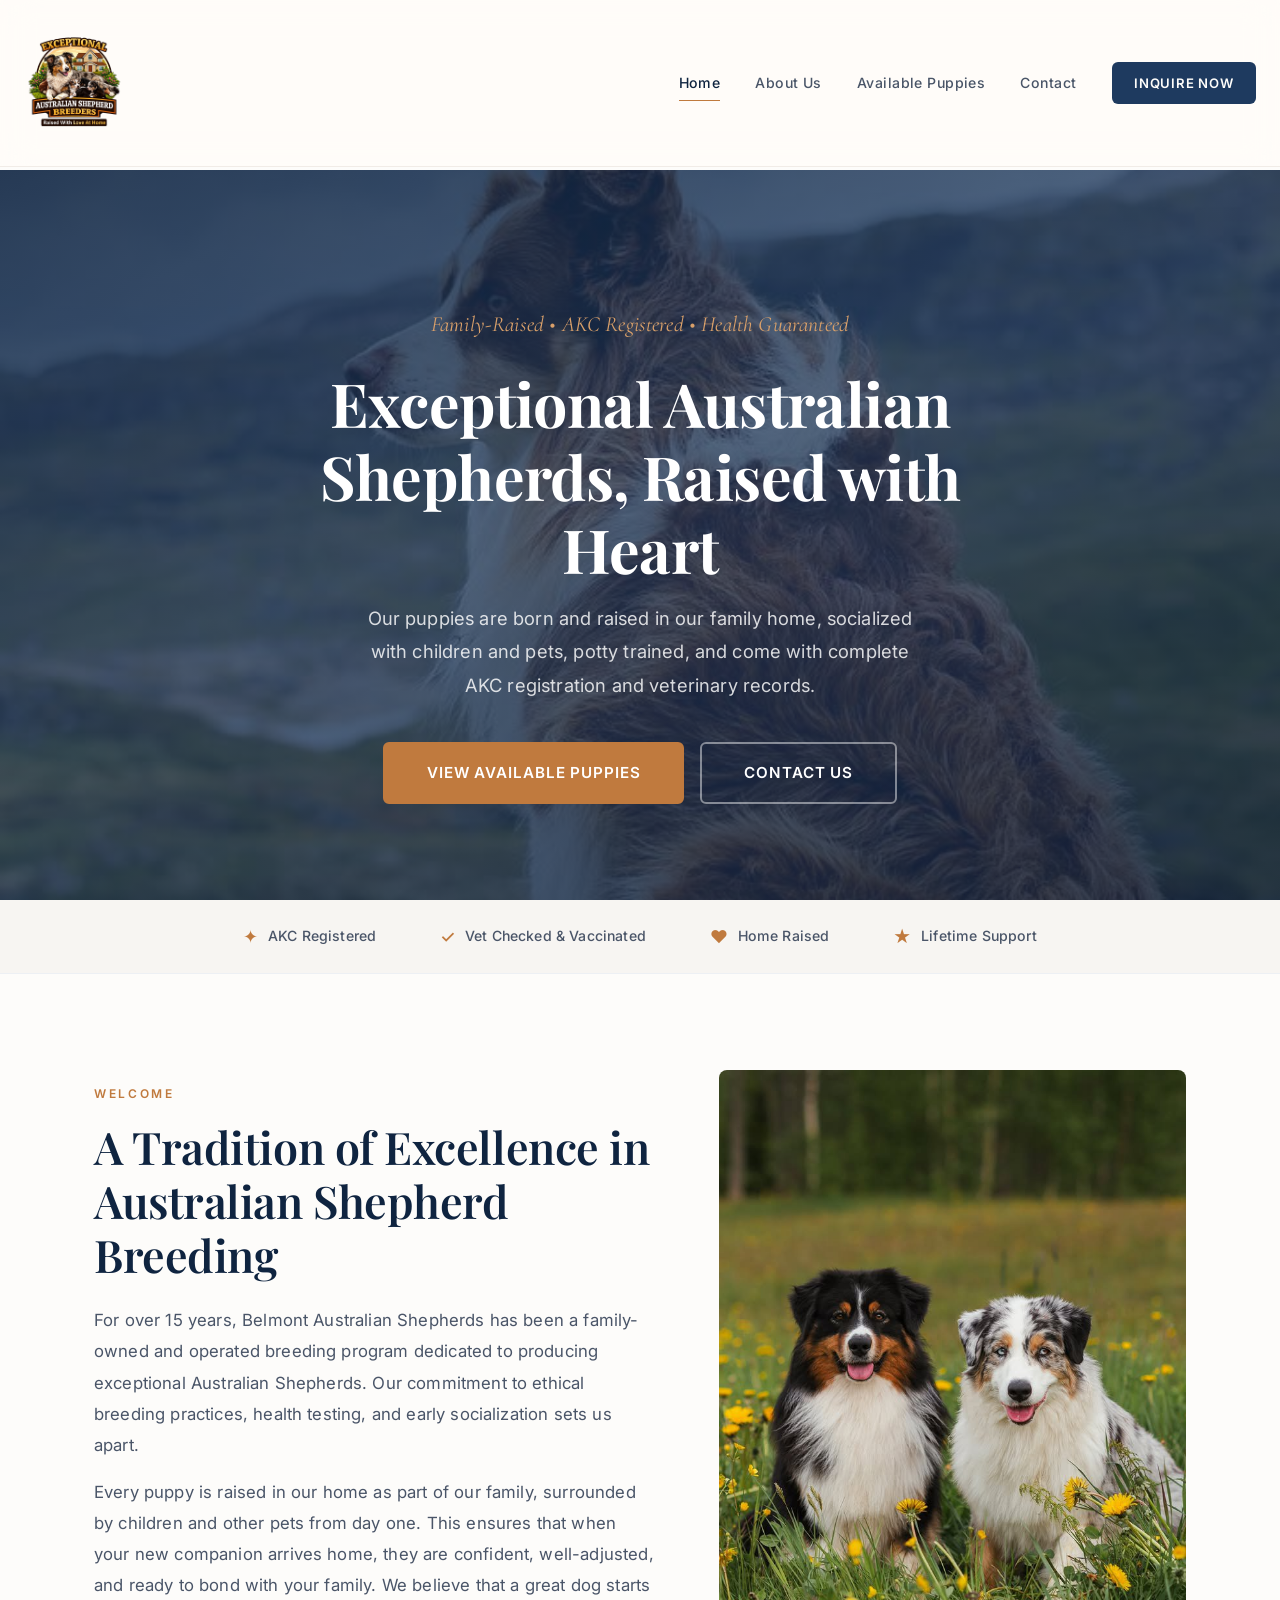
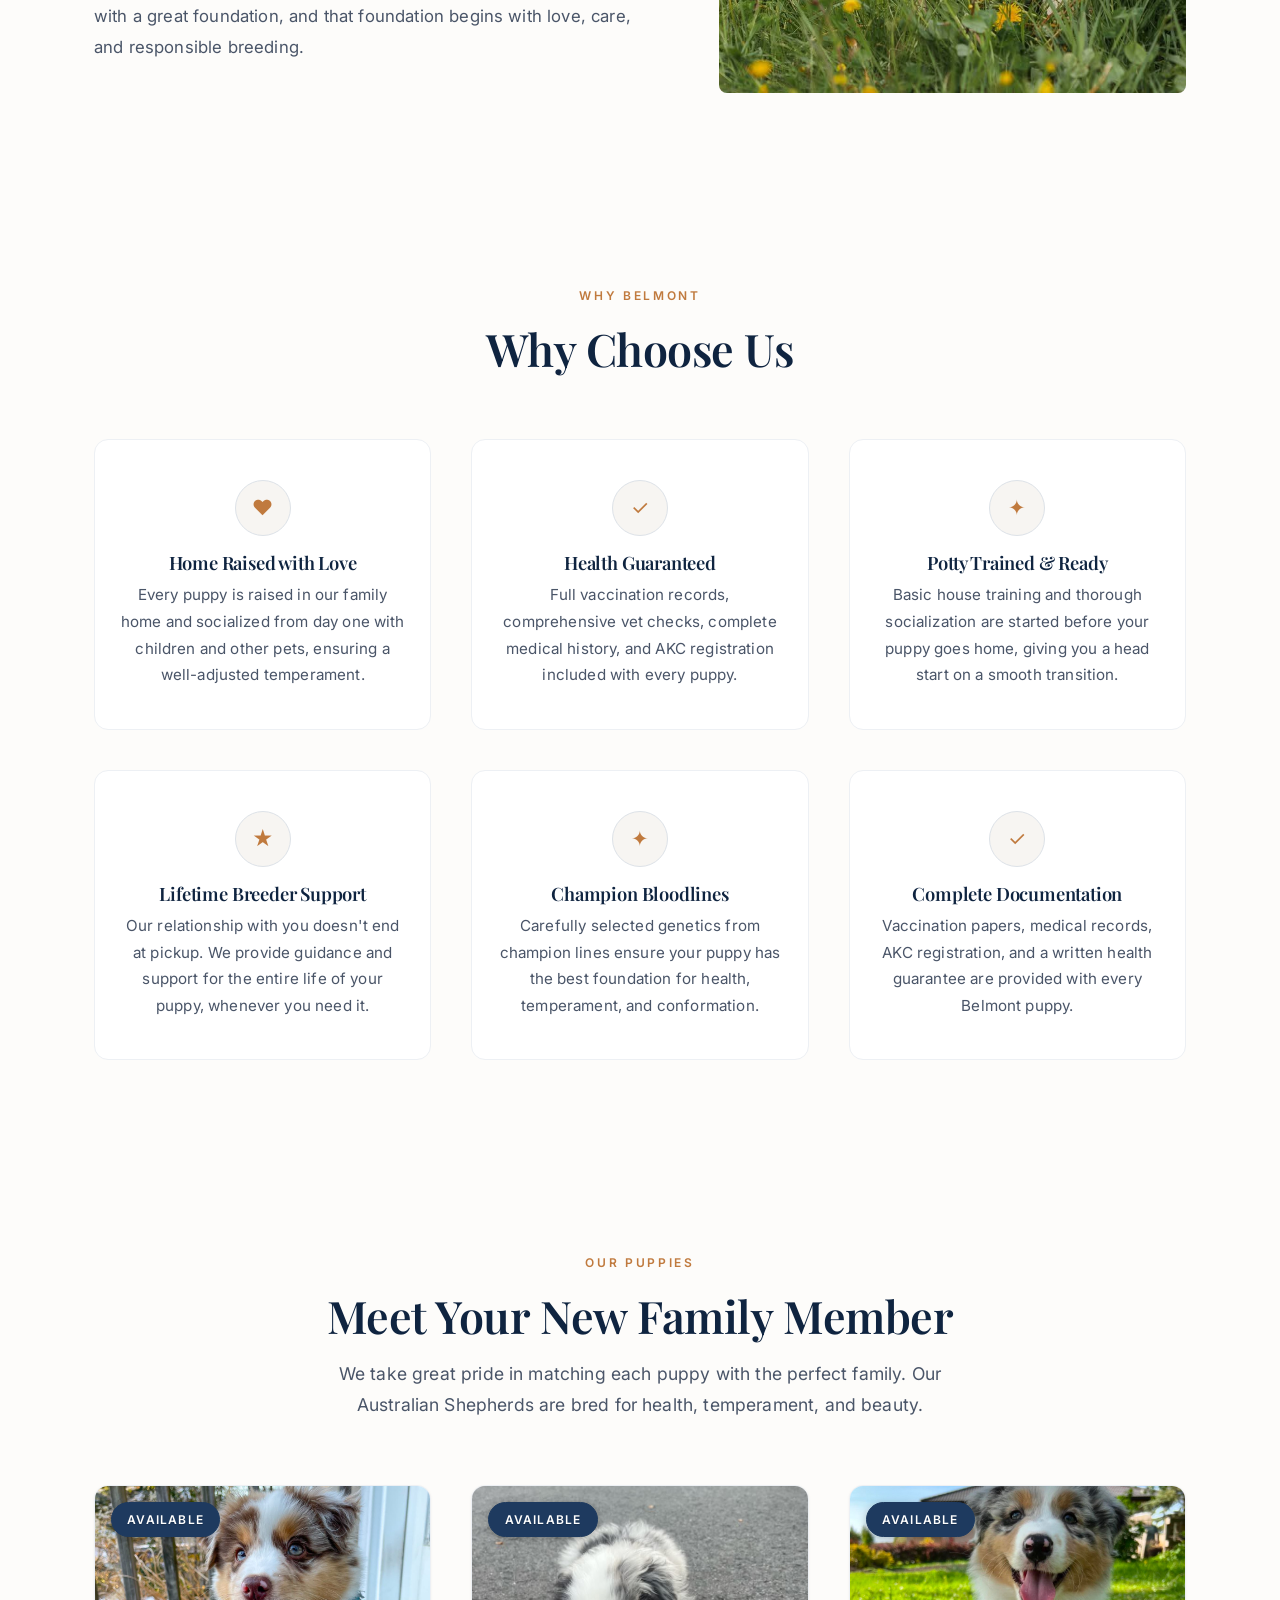
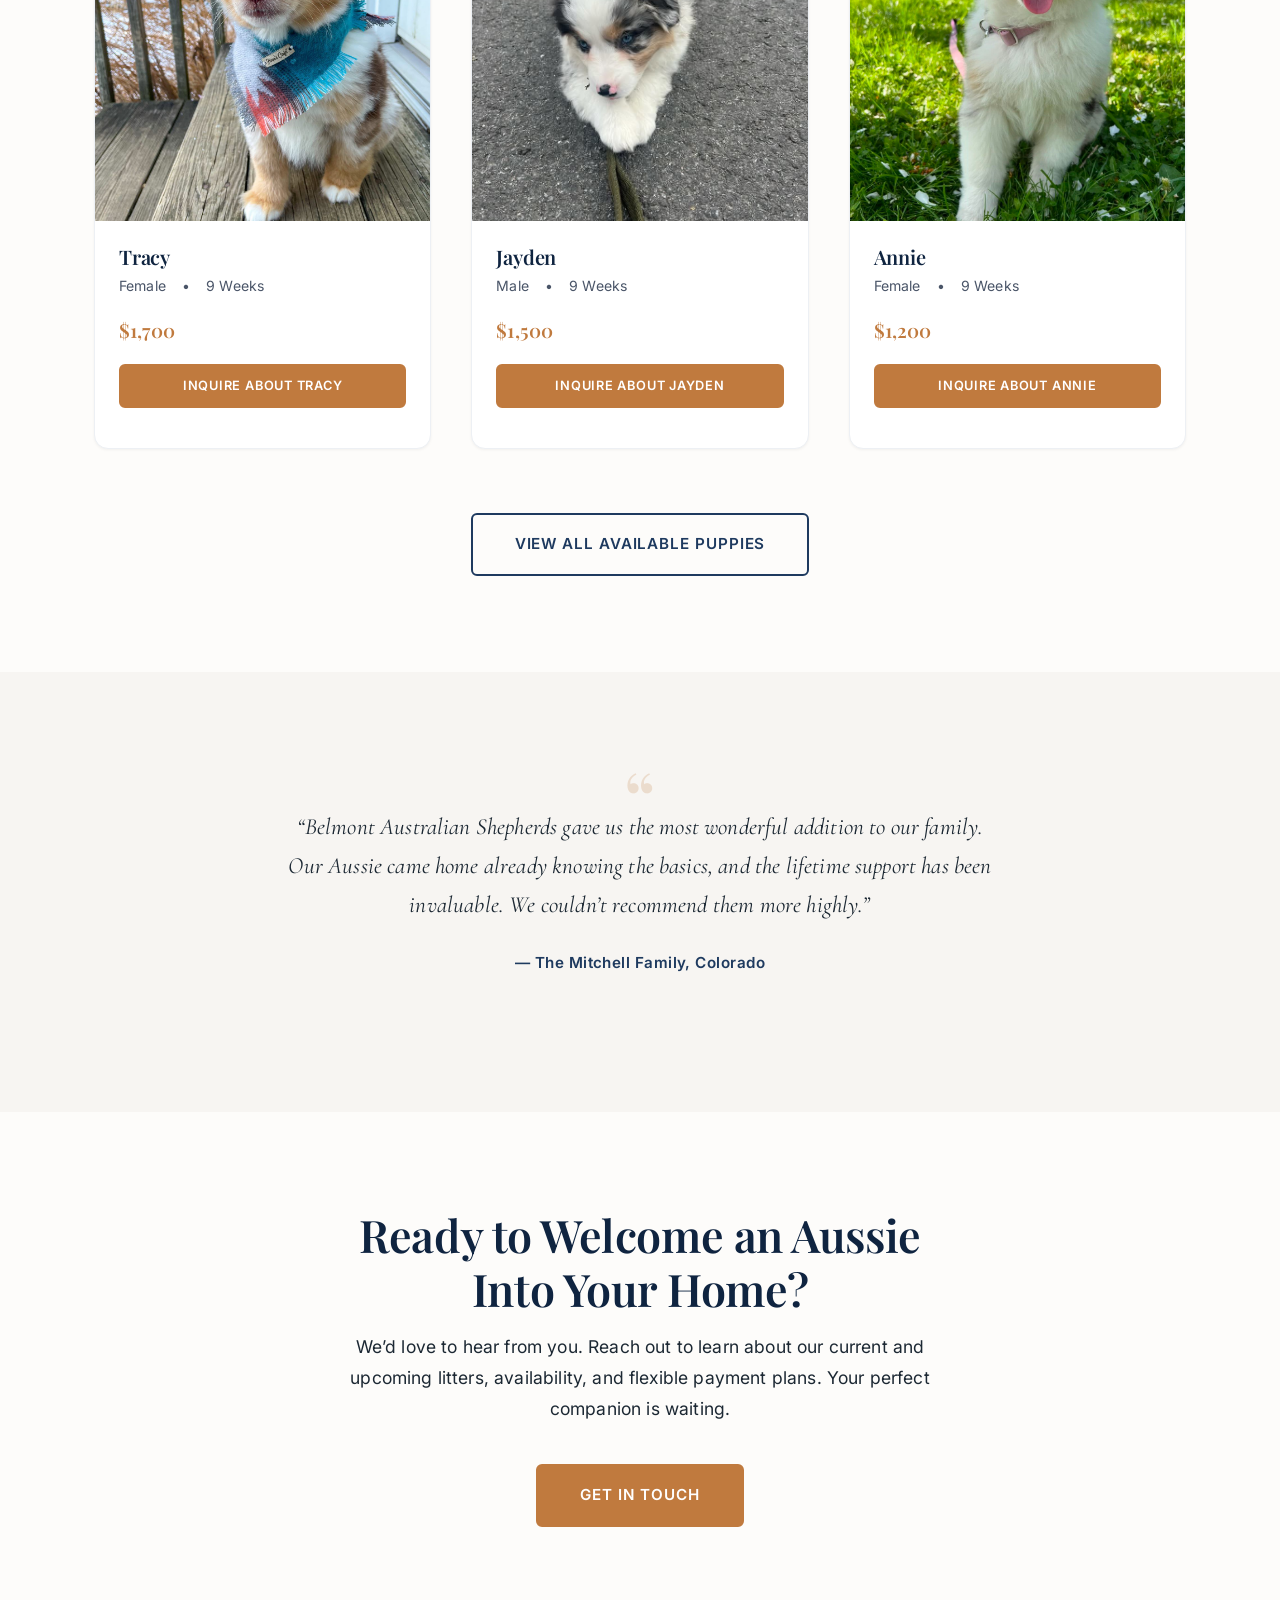
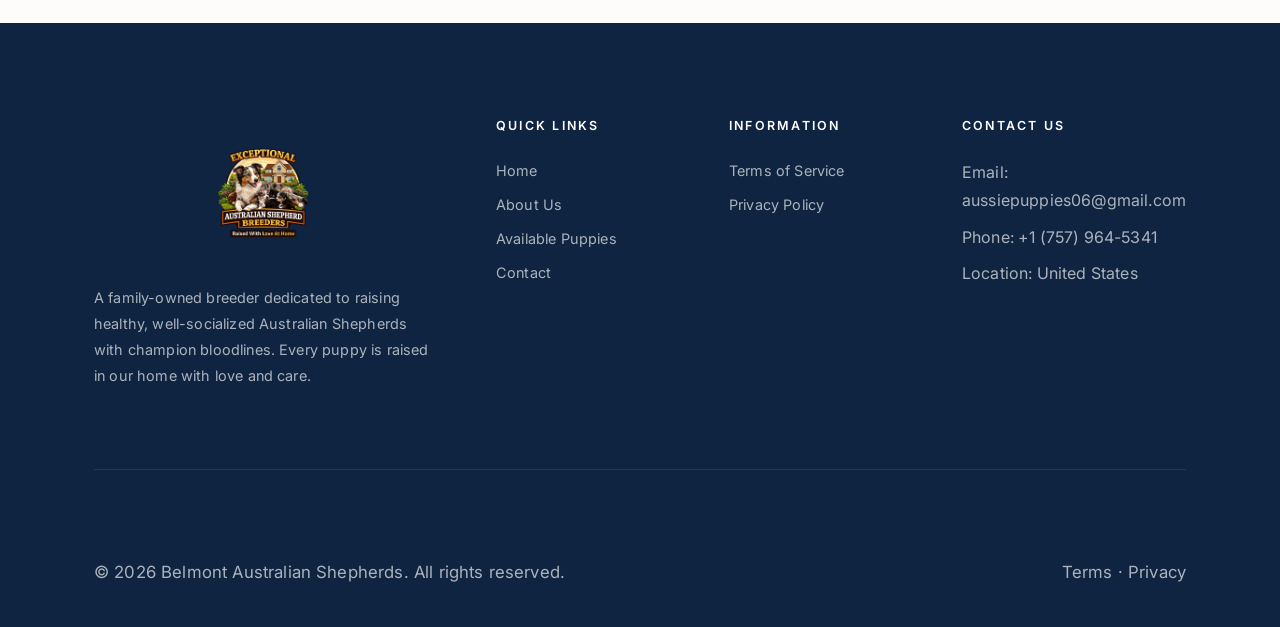
==== index.html @ 6c17afb7 "Initial commit: Belmont Australian Shepherds website Adapted from Heritage Hill Aussies template wit" ====
<!DOCTYPE html>
<html lang="en">
<head>
  <meta charset="UTF-8">
  <meta name="viewport" content="width=device-width, initial-scale=1.0">
  <meta name="description" content="Belmont Australian Shepherds — Premier Australian Shepherd breeder. Family-raised, AKC-registered puppies with champion bloodlines, health guarantees, and lifetime support.">
  <title>Belmont Australian Shepherds | Premier Aussie Breeder</title>
  <link rel="preconnect" href="https://fonts.googleapis.com">
  <link rel="preconnect" href="https://fonts.gstatic.com" crossorigin>
  <link href="https://fonts.googleapis.com/css2?family=Cormorant+Garamond:ital,wght@0,400;0,500;1,400;1,500&family=Inter:wght@400;500;600&family=Playfair+Display:wght@400;600;700&display=swap" rel="stylesheet">
  <link rel="stylesheet" href="css/styles.css">
</head>
<body>

  <!-- Navigation -->
  <nav class="nav">
    <div class="nav__inner">
      <a href="index.html" class="nav__logo">
        <img src="images/Parents and past litters/Logo image.svg" alt="Belmont Australian Shepherds" class="nav__logo-img">
      </a>
      <button class="nav__toggle" aria-label="Menu"><span></span><span></span><span></span></button>
      <div class="nav__links">
        <a href="index.html" class="nav__link nav__link--active">Home</a>
        <a href="about.html" class="nav__link">About Us</a>
        <a href="puppies.html" class="nav__link">Available Puppies</a>
        <a href="contact.html" class="nav__link">Contact</a>
        <a href="contact.html" class="nav__cta">Inquire Now</a>
      </div>
    </div>
  </nav>

  <main>

    <!-- Hero Section -->
    <section class="hero">
      <div class="hero__bg" style="background-image:url('images/Parents and past litters/Hero Image.jpg')"></div>
      <div class="hero__overlay"></div>
      <div class="hero__content">
        <span class="hero__accent fade-in">Family-Raised &bull; AKC Registered &bull; Health Guaranteed</span>
        <h1 class="fade-in">Exceptional Australian Shepherds, Raised with Heart</h1>
        <p class="hero__subtitle fade-in">Our puppies are born and raised in our family home, socialized with children and pets, potty trained, and come with complete AKC registration and veterinary records.</p>
        <div class="hero__actions fade-in">
          <a href="puppies.html" class="btn btn--primary btn--lg">View Available Puppies</a>
          <a href="contact.html" class="btn btn--outline-white btn--lg">Contact Us</a>
        </div>
      </div>
    </section>

    <!-- Trust Bar -->
    <section class="trust-bar">
      <div class="container">
        <div class="trust-bar__grid">
          <div class="trust-bar__item">
            <span class="trust-bar__icon">✦</span>
            <span class="trust-bar__text">AKC Registered</span>
          </div>
          <div class="trust-bar__item">
            <span class="trust-bar__icon">✓</span>
            <span class="trust-bar__text">Vet Checked &amp; Vaccinated</span>
          </div>
          <div class="trust-bar__item">
            <span class="trust-bar__icon">♥</span>
            <span class="trust-bar__text">Home Raised</span>
          </div>
          <div class="trust-bar__item">
            <span class="trust-bar__icon">★</span>
            <span class="trust-bar__text">Lifetime Support</span>
          </div>
        </div>
      </div>
    </section>

    <!-- Introduction Section -->
    <section class="section intro">
      <div class="container">
        <div class="intro__grid fade-in">
          <div class="intro__text">
            <span class="section-label">Welcome</span>
            <h2>A Tradition of Excellence in Australian Shepherd Breeding</h2>
            <p>For over 15 years, Belmont Australian Shepherds has been a family-owned and operated breeding program dedicated to producing exceptional Australian Shepherds. Our commitment to ethical breeding practices, health testing, and early socialization sets us apart.</p>
            <p>Every puppy is raised in our home as part of our family, surrounded by children and other pets from day one. This ensures that when your new companion arrives home, they are confident, well-adjusted, and ready to bond with your family. We believe that a great dog starts with a great foundation, and that foundation begins with love, care, and responsible breeding.</p>
          </div>
          <div class="intro__image">
            <img src="images/Parents and past litters/first section image.jpg" alt="Belmont Australian Shepherds - Our Australian Shepherds" style="width:100%; height:auto; border-radius:8px; object-fit:cover;">
          </div>
        </div>
      </div>
    </section>

    <!-- Why Choose Us -->
    <section class="section features">
      <div class="container">
        <div class="section-header fade-in">
          <span class="section-label">Why Belmont</span>
          <h2>Why Choose Us</h2>
        </div>
        <div class="features__grid">
          <div class="features__card fade-in">
            <span class="features__icon">♥</span>
            <h3>Home Raised with Love</h3>
            <p>Every puppy is raised in our family home and socialized from day one with children and other pets, ensuring a well-adjusted temperament.</p>
          </div>
          <div class="features__card fade-in">
            <span class="features__icon">✓</span>
            <h3>Health Guaranteed</h3>
            <p>Full vaccination records, comprehensive vet checks, complete medical history, and AKC registration included with every puppy.</p>
          </div>
          <div class="features__card fade-in">
            <span class="features__icon">✦</span>
            <h3>Potty Trained &amp; Ready</h3>
            <p>Basic house training and thorough socialization are started before your puppy goes home, giving you a head start on a smooth transition.</p>
          </div>
          <div class="features__card fade-in">
            <span class="features__icon">★</span>
            <h3>Lifetime Breeder Support</h3>
            <p>Our relationship with you doesn't end at pickup. We provide guidance and support for the entire life of your puppy, whenever you need it.</p>
          </div>
          <div class="features__card fade-in">
            <span class="features__icon">✦</span>
            <h3>Champion Bloodlines</h3>
            <p>Carefully selected genetics from champion lines ensure your puppy has the best foundation for health, temperament, and conformation.</p>
          </div>
          <div class="features__card fade-in">
            <span class="features__icon">✓</span>
            <h3>Complete Documentation</h3>
            <p>Vaccination papers, medical records, AKC registration, and a written health guarantee are provided with every Belmont puppy.</p>
          </div>
        </div>
      </div>
    </section>

    <!-- Available Puppies Preview -->
    <section class="section puppies-preview">
      <div class="container">
        <div class="section-header fade-in">
          <span class="section-label">Our Puppies</span>
          <h2>Meet Your New Family Member</h2>
          <p>We take great pride in matching each puppy with the perfect family. Our Australian Shepherds are bred for health, temperament, and beauty.</p>
        </div>
        <div class="grid grid--3 fade-in" style="margin-bottom:var(--space-xl)">
          <div class="puppy-card">
            <div class="puppy-card__image-wrapper">
              <img src="images/Tracy Female 9 weeks 1700/IMG_20260207_233753_958.jpg" alt="Tracy - Australian Shepherd Puppy" class="puppy-card__image">
              <span class="puppy-card__badge badge badge--available">Available</span>
            </div>
            <div class="puppy-card__body">
              <h3 class="puppy-card__name">Tracy</h3>
              <div class="puppy-card__details"><span>Female</span><span>&bull;</span><span>9 Weeks</span></div>
              <div class="puppy-card__price">$1,700</div>
              <a href="contact.html?puppy=Tracy" class="btn btn--primary btn--sm puppy-card__cta">Inquire About Tracy</a>
            </div>
          </div>
          <div class="puppy-card">
            <div class="puppy-card__image-wrapper">
              <img src="images/Jayden male 9 weeks 1500/IMG_20260207_232841_481.jpg" alt="Jayden - Australian Shepherd Puppy" class="puppy-card__image">
              <span class="puppy-card__badge badge badge--available">Available</span>
            </div>
            <div class="puppy-card__body">
              <h3 class="puppy-card__name">Jayden</h3>
              <div class="puppy-card__details"><span>Male</span><span>&bull;</span><span>9 Weeks</span></div>
              <div class="puppy-card__price">$1,500</div>
              <a href="contact.html?puppy=Jayden" class="btn btn--primary btn--sm puppy-card__cta">Inquire About Jayden</a>
            </div>
          </div>
          <div class="puppy-card">
            <div class="puppy-card__image-wrapper">
              <img src="images/Annie Female 9 weeks 1200/Annie profile.jpg" alt="Annie - Australian Shepherd Puppy" class="puppy-card__image">
              <span class="puppy-card__badge badge badge--available">Available</span>
            </div>
            <div class="puppy-card__body">
              <h3 class="puppy-card__name">Annie</h3>
              <div class="puppy-card__details"><span>Female</span><span>&bull;</span><span>9 Weeks</span></div>
              <div class="puppy-card__price">$1,200</div>
              <a href="contact.html?puppy=Annie" class="btn btn--primary btn--sm puppy-card__cta">Inquire About Annie</a>
            </div>
          </div>
        </div>
        <div class="text-center fade-in">
          <a href="puppies.html" class="btn btn--secondary btn--lg">View All Available Puppies</a>
        </div>
      </div>
    </section>

    <!-- Testimonial Section -->
    <section class="section testimonial">
      <div class="container">
        <div class="testimonial__content fade-in">
          <blockquote class="testimonial__quote">
            <p>&ldquo;Belmont Australian Shepherds gave us the most wonderful addition to our family. Our Aussie came home already knowing the basics, and the lifetime support has been invaluable. We couldn&rsquo;t recommend them more highly.&rdquo;</p>
            <cite>&mdash; The Mitchell Family, Colorado</cite>
          </blockquote>
        </div>
      </div>
    </section>

    <!-- CTA Section -->
    <section class="section cta-section">
      <div class="container">
        <div class="cta-section__content fade-in">
          <h2>Ready to Welcome an Aussie Into Your Home?</h2>
          <p>We&rsquo;d love to hear from you. Reach out to learn about our current and upcoming litters, availability, and flexible payment plans. Your perfect companion is waiting.</p>
          <a href="contact.html" class="btn btn--primary btn--lg">Get in Touch</a>
        </div>
      </div>
    </section>

  </main>

  <!-- Footer -->
  <footer class="footer">
    <div class="container">
      <div class="footer__grid">
        <div class="footer__brand">
          <a href="index.html" class="nav__logo">
            <img src="images/Parents and past litters/Logo image.svg" alt="Belmont Australian Shepherds" class="nav__logo-img">
          </a>
          <p>A family-owned breeder dedicated to raising healthy, well-socialized Australian Shepherds with champion bloodlines. Every puppy is raised in our home with love and care.</p>
        </div>
        <div>
          <h4>Quick Links</h4>
          <ul class="footer__links">
            <li><a href="index.html">Home</a></li>
            <li><a href="about.html">About Us</a></li>
            <li><a href="puppies.html">Available Puppies</a></li>
            <li><a href="contact.html">Contact</a></li>
          </ul>
        </div>
        <div>
          <h4>Information</h4>
          <ul class="footer__links">
            <li><a href="terms.html">Terms of Service</a></li>
            <li><a href="privacy.html">Privacy Policy</a></li>
          </ul>
        </div>
        <div>
          <h4>Contact Us</h4>
          <ul class="footer__links">
            <li>Email: aussiepuppies06@gmail.com</li>
            <li>Phone: +1 (757) 964-5341</li>
            <li>Location: United States</li>
          </ul>
        </div>
      </div>
      <div class="footer__bottom">
        <p>&copy; 2026 Belmont Australian Shepherds. All rights reserved.</p>
        <p><a href="terms.html">Terms</a> &middot; <a href="privacy.html">Privacy</a></p>
      </div>
    </div>
  </footer>

  <script src="js/main.js"></script>
</body>
</html>
---- css/styles.css ----
/* ============================================
   BELMONT AUSTRALIAN SHEPHERDS
   Premium Design System & Global Styles
   ============================================ */

/* --- CSS Custom Properties --- */
:root {
  --color-primary: #1E3A5F;
  --color-primary-light: #2D5A8E;
  --color-primary-dark: #0F2440;
  --color-accent: #C07A3E;
  --color-accent-light: #D9A06A;
  --color-accent-hover: #A5642E;
  --color-cream: #F7F5F2;
  --color-warm-white: #FDFCFA;
  --color-text: #1C2833;
  --color-text-light: #4A5568;
  --color-text-lighter: #7B8794;
  --color-border: #DDE2E8;
  --color-border-light: #EDF0F4;
  --color-success: #2E7D5B;
  --color-reserved: #C4882F;
  --color-sold: #9B4D4D;
  --color-overlay: rgba(15, 36, 64, 0.85);

  --font-heading: 'Playfair Display', Georgia, 'Times New Roman', serif;
  --font-body: 'Inter', 'Helvetica Neue', Arial, sans-serif;
  --font-accent: 'Cormorant Garamond', Georgia, serif;

  --space-xs: 0.5rem;
  --space-sm: 1rem;
  --space-md: 1.5rem;
  --space-lg: 2.5rem;
  --space-xl: 4rem;
  --space-2xl: 6rem;
  --space-3xl: 8rem;

  --container-max: 1140px;
  --container-narrow: 800px;
  --container-wide: 1400px;

  --transition-fast: 0.2s ease;
  --transition-base: 0.3s ease;
  --transition-slow: 0.5s ease;

  --shadow-sm: 0 1px 3px rgba(0,0,0,0.05);
  --shadow-md: 0 4px 16px rgba(0,0,0,0.07);
  --shadow-lg: 0 8px 30px rgba(0,0,0,0.09);
  --shadow-xl: 0 20px 50px rgba(0,0,0,0.12);

  --radius-sm: 6px;
  --radius-md: 10px;
  --radius-lg: 14px;
  --radius-xl: 20px;

  --nav-height: 170px;
}

/* --- Reset & Base --- */
*, *::before, *::after { box-sizing: border-box; margin: 0; padding: 0; }

html {
  font-size: 16px;
  scroll-behavior: smooth;
  -webkit-font-smoothing: antialiased;
  -moz-osx-font-smoothing: grayscale;
}

body {
  font-family: var(--font-body);
  color: var(--color-text);
  background-color: var(--color-warm-white);
  line-height: 1.75;
  font-weight: 400;
  letter-spacing: 0.01em;
}

img { max-width: 100%; height: auto; display: block; }
a { text-decoration: none; color: inherit; transition: color var(--transition-fast); }
ul, ol { list-style: none; }

/* --- Typography --- */
h1, h2, h3, h4, h5, h6 {
  font-family: var(--font-heading);
  font-weight: 600;
  line-height: 1.2;
  color: var(--color-primary-dark);
  letter-spacing: -0.01em;
}
h1 { font-size: clamp(2.4rem, 5vw, 3.8rem); font-weight: 700; }
h2 { font-size: clamp(1.9rem, 3.5vw, 2.8rem); }
h3 { font-size: clamp(1.35rem, 2.5vw, 1.75rem); }
h4 { font-size: clamp(1.1rem, 2vw, 1.3rem); }

p { margin-bottom: 1rem; font-size: 1.05rem; }

.text-accent {
  font-family: var(--font-accent);
  font-style: italic;
  color: var(--color-accent);
  font-size: 1.25em;
  font-weight: 500;
}

.section-label {
  font-family: var(--font-body);
  font-size: 0.75rem;
  font-weight: 600;
  letter-spacing: 0.22em;
  text-transform: uppercase;
  color: var(--color-accent);
  margin-bottom: var(--space-sm);
  display: block;
}

/* --- Layout --- */
.container {
  width: 100%;
  max-width: var(--container-max);
  margin: 0 auto;
  padding: 0 var(--space-md);
}
.container--narrow { max-width: var(--container-narrow); }
.container--wide { max-width: var(--container-wide); }

.section { padding: var(--space-2xl) 0; }
.section--cream { background-color: var(--color-cream); }
.section--dark { background-color: var(--color-primary); color: var(--color-cream); }
.section--dark h2, .section--dark h3, .section--dark h4 { color: var(--color-cream); }
.section--dark .section-label { color: var(--color-accent-light); }
.section--dark p { color: rgba(255,255,255,0.8); }
.text-center { text-align: center; }

/* Section Header Pattern */
.section-header {
  text-align: center;
  max-width: 650px;
  margin: 0 auto var(--space-xl);
}
.section-header p {
  color: var(--color-text-light);
  font-size: 1.1rem;
  margin-top: var(--space-sm);
}

/* --- Navigation --- */
.nav {
  position: fixed;
  top: 0; left: 0; right: 0;
  z-index: 1000;
  background: rgba(255, 253, 249, 0.75);
  backdrop-filter: blur(18px) saturate(120%);
  -webkit-backdrop-filter: blur(18px) saturate(120%);
  border-bottom: 1px solid rgba(232, 226, 218, 0.6);
  transition: all var(--transition-base);
}
.nav--scrolled {
  box-shadow: 0 2px 20px rgba(0,0,0,0.06);
  border-bottom-color: transparent;
}

.nav__inner {
  display: flex;
  align-items: center;
  justify-content: space-between;
  max-width: var(--container-wide);
  margin: 0 auto;
  padding: 0.5rem var(--space-md);
}

.nav__logo { display: flex; flex-direction: column; gap: 0; align-items: center; }
.nav__logo-img { height: 150px; width: auto; display: block; }
.nav__logo-name {
  font-family: var(--font-heading);
  font-size: 1.45rem;
  font-weight: 700;
  color: var(--color-primary-dark);
  line-height: 1.1;
  letter-spacing: -0.02em;
}
.nav__logo-tagline {
  font-family: var(--font-accent);
  font-size: 0.78rem;
  color: var(--color-accent);
  font-style: italic;
  letter-spacing: 0.05em;
}

.nav__links {
  display: flex;
  align-items: center;
  gap: 2.2rem;
}
.nav__link {
  font-size: 0.88rem;
  font-weight: 500;
  color: var(--color-text-light);
  letter-spacing: 0.03em;
  position: relative;
  padding: 0.25rem 0;
}
.nav__link::after {
  content: '';
  position: absolute;
  bottom: -2px; left: 50%; right: 50%;
  height: 1.5px;
  background: var(--color-accent);
  transition: left var(--transition-base), right var(--transition-base);
}
.nav__link:hover, .nav__link--active { color: var(--color-primary-dark); }
.nav__link:hover::after, .nav__link--active::after { left: 0; right: 0; }

.nav__cta {
  font-size: 0.82rem;
  font-weight: 600;
  color: var(--color-warm-white);
  background: var(--color-primary);
  padding: 0.6rem 1.4rem;
  border-radius: var(--radius-sm);
  letter-spacing: 0.06em;
  text-transform: uppercase;
  transition: all var(--transition-base);
}
.nav__cta:hover {
  background: var(--color-primary-light);
  transform: translateY(-1px);
  box-shadow: var(--shadow-md);
}

/* Mobile Nav */
.nav__toggle {
  display: none;
  flex-direction: column;
  justify-content: center;
  gap: 6px;
  background: none;
  border: none;
  cursor: pointer;
  padding: 10px;
  z-index: 1001;
  border-radius: var(--radius-sm);
  transition: background 0.2s ease, transform 0.2s ease;
}
.nav__toggle:hover { background: rgba(30, 58, 95, 0.06); }
.nav__toggle:active { transform: scale(0.96); }
.nav__toggle span {
  display: block;
  width: 24px;
  height: 2.5px;
  background: var(--color-primary-dark);
  transition: transform 0.35s cubic-bezier(0.4, 0, 0.2, 1), opacity 0.25s ease;
  border-radius: 2px;
  transform-origin: center;
}
.nav__toggle--active span:nth-child(1) {
  transform: translateY(8.5px) rotate(45deg);
}
.nav__toggle--active span:nth-child(2) {
  opacity: 0;
  transform: scaleX(0);
}
.nav__toggle--active span:nth-child(3) {
  transform: translateY(-8.5px) rotate(-45deg);
}

/* --- Buttons --- */
.btn {
  display: inline-flex;
  align-items: center;
  justify-content: center;
  gap: 0.5rem;
  font-family: var(--font-body);
  font-size: 0.9rem;
  font-weight: 600;
  letter-spacing: 0.06em;
  text-transform: uppercase;
  padding: 0.85rem 2rem;
  border-radius: var(--radius-sm);
  border: 2px solid transparent;
  cursor: pointer;
  transition: all var(--transition-base);
  text-align: center;
  white-space: nowrap;
}
.btn--primary {
  background: var(--color-accent);
  color: #fff;
  border-color: var(--color-accent);
}
.btn--primary:hover {
  background: var(--color-accent-hover);
  border-color: var(--color-accent-hover);
  transform: translateY(-2px);
  box-shadow: 0 6px 24px rgba(192, 122, 62, 0.28);
}
.btn--secondary {
  background: transparent;
  color: var(--color-primary);
  border-color: var(--color-primary);
}
.btn--secondary:hover {
  background: var(--color-primary);
  color: #fff;
  transform: translateY(-2px);
}
.btn--outline-white {
  background: transparent;
  color: #fff;
  border-color: rgba(255,255,255,0.45);
}
.btn--outline-white:hover {
  background: rgba(255,255,255,0.12);
  border-color: #fff;
}
.btn--outline {
  background: transparent;
  color: var(--color-primary);
  border-color: var(--color-border);
}
.btn--outline:hover {
  border-color: var(--color-primary);
  transform: translateY(-2px);
}
.btn--lg { padding: 1rem 2.6rem; font-size: 0.95rem; }
.btn--sm { padding: 0.55rem 1.2rem; font-size: 0.8rem; }
.btn--block { width: 100%; }

/* --- Hero Section (Homepage) --- */
.hero {
  position: relative;
  min-height: calc(100vh - var(--nav-height));
  display: flex;
  align-items: center;
  justify-content: center;
  overflow: hidden;
  margin-top: var(--nav-height);
  background: var(--color-primary-dark);
}
.hero__bg {
  position: absolute; inset: 0;
  background-size: cover;
  background-position: center;
}
.hero__overlay {
  position: absolute; inset: 0;
  background: linear-gradient(160deg,
    rgba(15, 36, 64, 0.88) 0%,
    rgba(30, 58, 95, 0.72) 45%,
    rgba(15, 36, 64, 0.82) 100%
  );
}
.hero__content {
  position: relative; z-index: 2;
  text-align: center;
  max-width: 760px;
  padding: calc(var(--space-xl) + 2.5rem) var(--space-md) var(--space-xl);
}
.hero__content h1 { color: #fff; margin-bottom: var(--space-sm); }
.hero__content .hero__subtitle {
  color: rgba(255,255,255,0.82);
  font-size: 1.15rem;
  max-width: 580px;
  margin: 0 auto var(--space-lg);
  line-height: 1.8;
}
.hero__accent {
  display: block;
  font-family: var(--font-accent);
  font-style: italic;
  color: var(--color-accent-light);
  font-size: 1.35rem;
  margin-bottom: var(--space-md);
  font-weight: 400;
}
.hero__actions {
  display: flex;
  gap: var(--space-sm);
  justify-content: center;
  flex-wrap: wrap;
  margin-top: var(--space-md);
}

/* --- Page Heroes (sub-pages) --- */
.page-hero {
  position: relative;
  padding: var(--space-3xl) 0 var(--space-2xl);
  margin-top: var(--nav-height);
  background: var(--color-primary);
  text-align: center;
  overflow: hidden;
}
.page-hero::before {
  content: '';
  position: absolute; inset: 0;
  background: radial-gradient(ellipse at top center, rgba(45, 90, 142, 0.4), transparent 70%);
}
.page-hero::after {
  content: '';
  position: absolute;
  bottom: 0; left: 0; right: 0;
  height: 1px;
  background: linear-gradient(90deg, transparent, rgba(192, 122, 62, 0.3), transparent);
}
.page-hero__content { position: relative; z-index: 2; }
.page-hero h1 { color: #fff; margin-bottom: var(--space-xs); }
.page-hero p {
  color: rgba(255,255,255,0.7);
  font-family: var(--font-accent);
  font-size: 1.25rem;
  font-style: italic;
  max-width: 600px;
  margin: 0 auto;
}
.page-hero .section-label { color: var(--color-accent-light); }

/* --- Trust Bar --- */
.trust-bar {
  background: var(--color-cream);
  border-bottom: 1px solid var(--color-border-light);
}
.trust-bar__grid {
  display: flex;
  justify-content: center;
  gap: var(--space-xl);
  flex-wrap: wrap;
  padding: var(--space-md) 0;
}
.trust-bar__item {
  display: flex;
  align-items: center;
  gap: 0.6rem;
  font-size: 0.88rem;
  font-weight: 500;
  color: var(--color-text-light);
}
.trust-bar__icon {
  font-size: 1.1rem;
  color: var(--color-accent);
  line-height: 1;
}

/* --- Grid Layouts --- */
.grid { display: grid; gap: var(--space-lg); }
.grid--2 { grid-template-columns: repeat(2, 1fr); }
.grid--3 { grid-template-columns: repeat(3, 1fr); }
.grid--4 { grid-template-columns: repeat(4, 1fr); }

/* --- Split Layout (2-column with text + media) --- */
.split {
  display: grid;
  grid-template-columns: 1fr 1fr;
  gap: var(--space-xl);
  align-items: center;
}
.split--reverse { direction: rtl; }
.split--reverse > * { direction: ltr; }
.split--60-40 { grid-template-columns: 1.4fr 1fr; }

/* --- Placeholder Images --- */
.placeholder-img {
  background: linear-gradient(135deg, var(--color-cream), var(--color-border-light));
  border-radius: var(--radius-lg);
  display: flex;
  align-items: center;
  justify-content: center;
  min-height: 300px;
  border: 1px solid var(--color-border);
}
.placeholder-img--tall { min-height: 420px; }
.placeholder-img span {
  font-family: var(--font-accent);
  font-style: italic;
  color: var(--color-text-lighter);
  font-size: 1.1rem;
}

/* --- Feature / Icon Boxes --- */
.feature-box {
  text-align: center;
  padding: var(--space-lg) var(--space-md);
  background: #fff;
  border-radius: var(--radius-lg);
  border: 1px solid var(--color-border-light);
  transition: all var(--transition-base);
}
.feature-box:hover {
  box-shadow: var(--shadow-md);
  transform: translateY(-3px);
}
.section--cream .feature-box { background: #fff; }

.feature-box__icon {
  width: 64px; height: 64px;
  display: flex;
  align-items: center;
  justify-content: center;
  margin: 0 auto var(--space-md);
  background: var(--color-cream);
  border-radius: 50%;
  font-size: 1.6rem;
  color: var(--color-primary);
  border: 1.5px solid var(--color-border);
  transition: all var(--transition-base);
}
.feature-box:hover .feature-box__icon {
  background: var(--color-primary);
  color: #fff;
  border-color: var(--color-primary);
}
.feature-box__icon svg { width: 28px; height: 28px; }
.feature-box__title, .feature-box h4, .feature-box h3 { margin-bottom: var(--space-xs); font-size: 1.15rem; }
.feature-box__text, .feature-box p { color: var(--color-text-light); font-size: 0.95rem; margin-bottom: 0; }

/* --- Features Grid (homepage) --- */
.features__icon {
  display: flex;
  align-items: center;
  justify-content: center;
  width: 52px; height: 52px;
  border-radius: 50%;
  background: var(--color-cream);
  border: 1.5px solid var(--color-border);
  font-size: 1.3rem;
  color: var(--color-accent);
  margin: 0 auto var(--space-sm);
  transition: all var(--transition-base);
}

/* --- Intro Section (homepage) --- */
.intro__grid {
  display: grid;
  grid-template-columns: 1.2fr 1fr;
  gap: var(--space-xl);
  align-items: center;
}
.intro__text h2 { margin-bottom: var(--space-md); }
.intro__text p { color: var(--color-text-light); line-height: 1.85; }

/* --- Process Steps --- */
.process-list {
  max-width: 780px;
  margin: 0 auto;
}
.process-item {
  display: flex;
  gap: var(--space-lg);
  padding: var(--space-lg) 0;
  border-bottom: 1px solid var(--color-border-light);
  align-items: flex-start;
}
.process-item:last-child { border-bottom: none; }
.process-item__number {
  font-family: var(--font-heading);
  font-size: 2.2rem;
  font-weight: 700;
  color: var(--color-accent-light);
  opacity: 0.6;
  line-height: 1;
  min-width: 48px;
}
.process-item__title, .process-item h3 { font-size: 1.2rem; margin-bottom: var(--space-xs); }
.process-item__text, .process-item p { color: var(--color-text-light); font-size: 0.98rem; margin-bottom: 0; }

/* Process Steps (horizontal, puppies page) */
.process-step {
  text-align: center;
  padding: var(--space-md);
}
.process-step__number {
  display: inline-flex;
  align-items: center;
  justify-content: center;
  width: 48px; height: 48px;
  border-radius: 50%;
  background: var(--color-primary);
  color: #fff;
  font-family: var(--font-heading);
  font-size: 1.2rem;
  font-weight: 700;
  margin-bottom: var(--space-sm);
}
.process-step h3 { font-size: 1.15rem; margin-bottom: var(--space-xs); }
.process-step p { color: var(--color-text-light); font-size: 0.95rem; }

/* --- Checklist --- */
.check-list { margin: var(--space-md) 0; }
.check-list__item {
  display: flex;
  align-items: flex-start;
  gap: 0.75rem;
  padding: 0.5rem 0;
  font-size: 1rem;
  color: var(--color-text-light);
}
.check-list__item::before {
  content: '✓';
  color: var(--color-accent);
  font-weight: 700;
  flex-shrink: 0;
  margin-top: 2px;
}

/* --- Testimonial --- */
.testimonial { background: var(--color-cream); }
.testimonial__content {
  text-align: center;
  max-width: 720px;
  margin: 0 auto;
}
.testimonial__quote {
  position: relative;
  padding: var(--space-lg) 0;
}
.testimonial__quote::before {
  content: '\201C';
  font-family: var(--font-heading);
  font-size: 5rem;
  color: var(--color-accent);
  opacity: 0.2;
  position: absolute;
  top: -10px; left: 50%;
  transform: translateX(-50%);
  line-height: 1;
}
.testimonial__quote p {
  font-family: var(--font-accent);
  font-size: 1.45rem;
  font-style: italic;
  color: var(--color-text);
  line-height: 1.7;
  margin-bottom: var(--space-md);
}
.testimonial__quote cite {
  display: block;
  font-family: var(--font-body);
  font-style: normal;
  font-weight: 600;
  font-size: 0.95rem;
  color: var(--color-primary);
  letter-spacing: 0.03em;
}

/* --- CTA Sections --- */
.cta-block {
  text-align: center;
  max-width: 640px;
  margin: 0 auto;
}
.cta-block h2 { margin-bottom: var(--space-sm); }
.cta-block p { margin-bottom: var(--space-lg); font-size: 1.1rem; }
.cta-block__actions {
  display: flex;
  gap: var(--space-sm);
  justify-content: center;
  flex-wrap: wrap;
}

/* Puppies Preview (homepage) */
.puppies-preview__message {
  text-align: center;
  padding: var(--space-xl) var(--space-lg);
  background: var(--color-cream);
  border-radius: var(--radius-lg);
  border: 1px dashed var(--color-border);
}
.puppies-preview__message p {
  font-family: var(--font-accent);
  font-size: 1.2rem;
  font-style: italic;
  color: var(--color-text-light);
  margin-bottom: var(--space-md);
}
.puppies-preview__actions {
  display: flex;
  gap: var(--space-sm);
  justify-content: center;
  flex-wrap: wrap;
}

/* --- Badges --- */
.badge {
  display: inline-block;
  font-family: var(--font-body);
  font-size: 0.7rem;
  font-weight: 600;
  letter-spacing: 0.1em;
  text-transform: uppercase;
  padding: 0.3rem 0.85rem;
  border-radius: 50px;
  background: var(--color-cream);
  color: var(--color-primary);
  border: 1px solid var(--color-border);
}
.badge--available {
  background: #1E3A5F;
  color: #fff;
  border-color: #1E3A5F;
  text-shadow: 0 1px 1px rgba(0,0,0,0.2);
}
.badge--reserved {
  background: #6b4e0f;
  color: #fff;
  border-color: #6b4e0f;
  text-shadow: 0 1px 1px rgba(0,0,0,0.2);
}
.badge--sold {
  background: #7a2525;
  color: #fff;
  border-color: #7a2525;
  text-shadow: 0 1px 1px rgba(0,0,0,0.2);
}

/* --- Puppy Cards --- */
.puppy-card {
  background: #fff;
  border-radius: var(--radius-lg);
  overflow: hidden;
  box-shadow: var(--shadow-sm);
  border: 1px solid var(--color-border-light);
  transition: all var(--transition-base);
}
.puppy-card:hover {
  box-shadow: var(--shadow-xl);
  transform: translateY(-5px);
}
.puppy-card--unavailable { opacity: 0.88; }
.puppy-card--unavailable:hover { transform: translateY(-3px); box-shadow: var(--shadow-lg); }

.puppy-card__image-wrapper {
  position: relative;
  overflow: hidden;
  background: var(--color-cream);
}
.puppy-card__image {
  width: 100%;
  aspect-ratio: 1;
  object-fit: cover;
  transition: transform var(--transition-slow);
}
.puppy-card:hover .puppy-card__image { transform: scale(1.04); }
.puppy-card--unavailable:hover .puppy-card__image { transform: scale(1.02); }

.puppy-card__badge {
  position: absolute;
  top: var(--space-sm);
  left: var(--space-sm);
  z-index: 2;
  font-size: 0.75rem;
  padding: 0.4rem 0.95rem;
  box-shadow: 0 2px 8px rgba(0,0,0,0.25);
}

/* Sold / Reserved overlay */
.puppy-card__overlay {
  position: absolute;
  inset: 0;
  background: rgba(0,0,0,0.35);
  display: flex;
  align-items: center;
  justify-content: center;
  z-index: 1;
}
.puppy-card__overlay-text {
  font-family: var(--font-heading);
  font-size: 1.4rem;
  font-weight: 700;
  color: #fff;
  text-transform: uppercase;
  letter-spacing: 0.15em;
  padding: 0.5rem 1.5rem;
  border: 2px solid rgba(255,255,255,0.6);
  border-radius: var(--radius-sm);
  backdrop-filter: blur(4px);
}

.puppy-card__body { padding: var(--space-md) var(--space-md) var(--space-lg); }
.puppy-card__name {
  font-family: var(--font-heading);
  font-size: 1.25rem;
  color: var(--color-primary-dark);
  margin-bottom: 0.3rem;
}
.puppy-card__details {
  display: flex;
  gap: var(--space-sm);
  font-size: 0.88rem;
  color: var(--color-text-light);
  margin-bottom: var(--space-sm);
  flex-wrap: wrap;
}
.puppy-card__details span {
  display: flex;
  align-items: center;
  gap: 0.3rem;
}
.puppy-card__price {
  font-family: var(--font-heading);
  font-size: 1.2rem;
  color: var(--color-accent);
  font-weight: 600;
  margin-bottom: var(--space-sm);
}
.puppy-card__price--unavailable {
  color: var(--color-text-lighter);
  font-size: 1rem;
  text-decoration: line-through;
}
.puppy-card__cta { width: 100%; }

/* --- What's Included Feature Items --- */
.included-item {
  text-align: center;
  padding: var(--space-md) var(--space-sm);
}
.included-item__icon {
  display: flex;
  align-items: center;
  justify-content: center;
  width: 50px; height: 50px;
  border-radius: 50%;
  background: #fff;
  border: 1.5px solid var(--color-border);
  margin: 0 auto var(--space-sm);
  font-size: 1.2rem;
  color: var(--color-accent);
}
.included-item h4 { font-size: 0.95rem; color: var(--color-text); }

/* --- Contact Page --- */
.contact-grid {
  display: grid;
  grid-template-columns: 1.3fr 1fr;
  gap: var(--space-xl);
  align-items: start;
}

.contact-form-wrapper {
  background: #fff;
  padding: var(--space-xl);
  border-radius: var(--radius-lg);
  box-shadow: var(--shadow-md);
  border: 1px solid var(--color-border-light);
}
.contact-form__intro {
  color: var(--color-text-light);
  font-size: 1rem;
  margin-bottom: var(--space-lg);
  line-height: 1.75;
}

.form-row {
  display: grid;
  grid-template-columns: 1fr 1fr;
  gap: var(--space-md);
}

.form-group { margin-bottom: var(--space-md); }
.form-group label,
.form-group__label {
  display: block;
  font-size: 0.88rem;
  font-weight: 500;
  color: var(--color-text);
  margin-bottom: 0.4rem;
  letter-spacing: 0.02em;
}
.required { color: var(--color-accent); }

.form-group input,
.form-group textarea,
.form-group select,
.form-group__input {
  width: 100%;
  padding: 0.8rem 1rem;
  font-family: var(--font-body);
  font-size: 0.95rem;
  color: var(--color-text);
  background: var(--color-warm-white);
  border: 1.5px solid var(--color-border);
  border-radius: var(--radius-sm);
  transition: all var(--transition-fast);
  appearance: none;
  -webkit-appearance: none;
}
.form-group input:focus,
.form-group textarea:focus,
.form-group select:focus,
.form-group__input:focus {
  outline: none;
  border-color: var(--color-accent);
  box-shadow: 0 0 0 3px rgba(192, 122, 62, 0.08);
  background: #fff;
}
.form-group textarea,
.form-group__textarea {
  resize: vertical;
  min-height: 130px;
}
.form-group select,
.form-group__select {
  background-image: url("data:image/svg+xml,%3Csvg xmlns='http://www.w3.org/2000/svg' width='12' height='12' viewBox='0 0 12 12'%3E%3Cpath fill='%235C5552' d='M6 8L1 3h10z'/%3E%3C/svg%3E");
  background-repeat: no-repeat;
  background-position: right 1rem center;
  padding-right: 2.5rem;
  cursor: pointer;
}

.contact-form__submit {
  margin-top: var(--space-sm);
}
.contact-form__note {
  font-size: 0.88rem;
  color: var(--color-text-lighter);
  margin-top: var(--space-sm);
  text-align: center;
}

.contact-form__puppy-prefill {
  display: flex;
  align-items: center;
  gap: var(--space-sm);
  padding: var(--space-sm) var(--space-md);
  background: var(--color-cream, #faf8f5);
  border-radius: var(--radius-sm, 6px);
  margin-bottom: var(--space-md);
  border: 1px solid var(--color-border, #e8e4df);
}
.contact-form__puppy-label {
  font-size: 0.875rem;
  color: var(--color-text-lighter);
  font-weight: 500;
}
.contact-form__puppy-value {
  font-size: 1rem;
  font-weight: 600;
  color: var(--color-primary, #2c5282);
}

.contact-form__alert {
  padding: var(--space-md) var(--space-lg);
  margin-bottom: var(--space-lg);
  border-radius: var(--radius-sm, 6px);
  border: 1px solid transparent;
}
.contact-form__alert--hidden {
  display: none;
}
.contact-form__alert--success {
  background: #ecfdf5;
  border-color: #a7f3d0;
  color: #065f46;
}
.contact-form__alert--success strong {
  display: block;
  margin-bottom: 0.25rem;
}
.contact-form__alert--error {
  background: #fef2f2;
  border-color: #fecaca;
  color: #991b1b;
}
.contact-form__alert--error strong {
  display: block;
  margin-bottom: 0.25rem;
}
.contact-form__alert-body {
  font-size: 0.9375rem;
  opacity: 0.95;
}

.puppy-card__image-link {
  display: block;
  cursor: pointer;
  line-height: 0;
}
.puppy-card__image-link:hover {
  opacity: 0.97;
}

/* Contact Sidebar Cards */
.contact-sidebar { display: flex; flex-direction: column; gap: var(--space-md); }
.contact-card {
  background: #fff;
  border-radius: var(--radius-lg);
  padding: var(--space-lg);
  border: 1px solid var(--color-border-light);
  box-shadow: var(--shadow-sm);
}
.contact-card__title {
  font-size: 1.15rem;
  margin-bottom: var(--space-md);
  padding-bottom: var(--space-sm);
  border-bottom: 1px solid var(--color-border-light);
}
.contact-card__list { list-style: none; }
.contact-card__item {
  padding: 0.6rem 0;
  border-bottom: 1px solid var(--color-border-light);
  font-size: 0.95rem;
}
.contact-card__item:last-child { border-bottom: none; }
.contact-card__label {
  display: block;
  font-size: 0.78rem;
  font-weight: 600;
  text-transform: uppercase;
  letter-spacing: 0.1em;
  color: var(--color-text-lighter);
  margin-bottom: 0.15rem;
}
.contact-card__item a { color: var(--color-accent); }
.contact-card__item a:hover { color: var(--color-accent-hover); }

.contact-card__expect-list li {
  display: flex;
  align-items: flex-start;
  gap: 0.65rem;
  padding: 0.5rem 0;
  font-size: 0.95rem;
  color: var(--color-text-light);
}
.contact-card__expect-list li::before {
  content: '✓';
  color: var(--color-success);
  font-weight: 700;
  flex-shrink: 0;
}

/* Puppy Selector (custom dropdown with images) */
.puppy-select-wrapper {
  position: relative;
}
.puppy-select-trigger {
  width: 100%;
  padding: 0.8rem 1rem;
  font-family: var(--font-body);
  font-size: 0.95rem;
  color: var(--color-text);
  background: var(--color-warm-white);
  border: 1.5px solid var(--color-border);
  border-radius: var(--radius-sm);
  cursor: pointer;
  display: flex;
  align-items: center;
  justify-content: space-between;
  transition: all var(--transition-fast);
}
.puppy-select-trigger:hover,
.puppy-select-trigger--open {
  border-color: var(--color-accent);
  box-shadow: 0 0 0 3px rgba(192, 122, 62, 0.08);
  background: #fff;
}
.puppy-select-trigger__arrow {
  transition: transform var(--transition-fast);
  color: var(--color-text-lighter);
}
.puppy-select-trigger--open .puppy-select-trigger__arrow {
  transform: rotate(180deg);
}
.puppy-select-trigger__placeholder { color: var(--color-text-lighter); }

.puppy-select-dropdown {
  position: absolute;
  top: calc(100% + 6px);
  left: 0; right: 0;
  background: #fff;
  border: 1.5px solid var(--color-border);
  border-radius: var(--radius-md);
  box-shadow: var(--shadow-lg);
  z-index: 100;
  max-height: 320px;
  overflow-y: auto;
  display: none;
  padding: 0.4rem;
}
.puppy-select-dropdown--open { display: block; }

.puppy-select-option {
  display: flex;
  align-items: center;
  gap: var(--space-sm);
  padding: 0.6rem 0.75rem;
  border-radius: var(--radius-sm);
  cursor: pointer;
  transition: background var(--transition-fast);
}
.puppy-select-option:hover { background: var(--color-cream); }
.puppy-select-option--selected { background: rgba(192, 122, 62, 0.06); }

.puppy-select-option__img {
  width: 44px; height: 44px;
  border-radius: 50%;
  object-fit: cover;
  border: 2px solid var(--color-border);
  flex-shrink: 0;
}
.puppy-select-option__info { flex: 1; min-width: 0; }
.puppy-select-option__name {
  font-weight: 600;
  font-size: 0.9rem;
  color: var(--color-text);
}
.puppy-select-option__meta {
  font-size: 0.78rem;
  color: var(--color-text-lighter);
}

/* --- FAQ Cards --- */
.faq-grid {
  display: grid;
  grid-template-columns: repeat(2, 1fr);
  gap: var(--space-md);
}
.faq-card {
  background: #fff;
  padding: var(--space-lg);
  border-radius: var(--radius-lg);
  border: 1px solid var(--color-border-light);
  box-shadow: var(--shadow-sm);
  transition: all var(--transition-base);
}
.faq-card:hover { box-shadow: var(--shadow-md); transform: translateY(-2px); }
.faq-card__question, .faq-card h4 {
  font-size: 1.05rem;
  color: var(--color-primary-dark);
  margin-bottom: var(--space-xs);
}
.faq-card__answer, .faq-card p {
  color: var(--color-text-light);
  font-size: 0.95rem;
  margin-bottom: 0;
}

/* --- Footer --- */
.footer {
  background: var(--color-primary-dark);
  color: rgba(255,255,255,0.65);
  padding: var(--space-2xl) 0 var(--space-md);
}
.footer__grid {
  display: grid;
  grid-template-columns: 2fr 1fr 1fr 1fr;
  gap: var(--space-xl);
  margin-bottom: var(--space-xl);
  padding-bottom: var(--space-xl);
  border-bottom: 1px solid rgba(255,255,255,0.08);
}
.footer__brand p, .footer__tagline {
  margin-top: var(--space-sm);
  font-size: 0.9rem;
  line-height: 1.8;
}
.footer h4, .footer__heading {
  color: #fff;
  font-family: var(--font-body);
  font-size: 0.78rem;
  font-weight: 600;
  letter-spacing: 0.18em;
  text-transform: uppercase;
  margin-bottom: var(--space-md);
}
.footer__links { list-style: none; }
.footer__links li { margin-bottom: 0.55rem; }
.footer__links a, .footer__link {
  font-size: 0.9rem;
  transition: color var(--transition-fast);
  color: rgba(255,255,255,0.65);
  display: block;
}
.footer__links a:hover, .footer__link:hover { color: var(--color-accent-light); }
.footer__list { list-style: none; }
.footer__list li { margin-bottom: 0.55rem; }
.footer__list .footer__link { display: block; font-size: 0.9rem; }

.footer__logo, .footer__name {
  font-family: var(--font-heading);
  font-size: 1.3rem;
  font-weight: 700;
  color: #fff;
  margin-bottom: 0.15rem;
}
.footer__text { font-size: 0.9rem; color: rgba(255,255,255,0.65); }

.footer__bottom {
  padding-top: var(--space-md);
  display: flex;
  justify-content: space-between;
  align-items: center;
  font-size: 0.82rem;
}
.footer__bottom a:hover { color: var(--color-accent-light); }

/* --- Legal Pages --- */
.legal-content {
  max-width: var(--container-narrow);
  margin: 0 auto;
  padding: var(--space-2xl) var(--space-md);
}
.legal-content__inner { max-width: 100%; }
.legal-content h2 {
  font-size: 1.35rem;
  margin-top: var(--space-xl);
  margin-bottom: var(--space-sm);
  color: var(--color-primary);
}
.legal-content p {
  color: var(--color-text-light);
  margin-bottom: var(--space-sm);
  line-height: 1.8;
}
.legal-content ul {
  padding-left: 1.5rem;
  margin-bottom: var(--space-md);
}
.legal-content ul li {
  list-style: disc;
  color: var(--color-text-light);
  margin-bottom: 0.5rem;
  font-size: 0.98rem;
  line-height: 1.7;
}
.legal-content .last-updated {
  font-style: italic;
  color: var(--color-text-lighter);
  margin-bottom: var(--space-xl);
  font-size: 0.95rem;
}
.legal-content a { color: var(--color-accent); }
.legal-content a:hover { color: var(--color-accent-hover); }

/* --- Decorative Elements --- */
.divider {
  width: 50px; height: 2px;
  background: var(--color-accent);
  margin: var(--space-md) auto;
  border-radius: 1px;
}
.divider--left { margin-left: 0; }

/* Gold accent line under sections */
.section--dark::after {
  content: '';
  display: block;
  height: 3px;
  background: linear-gradient(90deg, var(--color-accent), var(--color-accent-light), var(--color-accent));
}

/* Subtle pattern overlay */
.section--cream::before {
  content: '';
  position: absolute;
  inset: 0;
  opacity: 0.03;
  background-image: radial-gradient(circle at 1px 1px, var(--color-primary) 1px, transparent 0);
  background-size: 32px 32px;
  pointer-events: none;
}
.section--cream { position: relative; }

/* --- Image Gallery (puppy card) --- */
.puppy-gallery {
  position: relative;
  touch-action: pan-y pinch-zoom;
}
.puppy-gallery__counter {
  position: absolute;
  top: var(--space-sm);
  right: var(--space-sm);
  z-index: 3;
  font-size: 0.72rem;
  font-weight: 600;
  color: #fff;
  background: rgba(0,0,0,0.45);
  padding: 0.25rem 0.5rem;
  border-radius: 50px;
  backdrop-filter: blur(6px);
  -webkit-backdrop-filter: blur(6px);
}
.puppy-gallery__hint {
  position: absolute;
  bottom: calc(var(--space-sm) + 28px);
  left: 50%;
  transform: translateX(-50%);
  z-index: 3;
  font-size: 0.75rem;
  font-weight: 500;
  color: #fff;
  text-shadow: 0 1px 3px rgba(0,0,0,0.5);
  padding: 0.35rem 0.75rem;
  background: rgba(0,0,0,0.35);
  border-radius: 50px;
  white-space: nowrap;
  pointer-events: none;
  transition: opacity 0.5s ease, transform 0.5s ease;
}
.puppy-gallery__hint--dismissed {
  opacity: 0;
  transform: translateX(-50%) translateY(4px);
  pointer-events: none;
}
@media (min-width: 769px) {
  .puppy-gallery__hint { display: none; }
}
/* Carousel arrows (only when multiple photos) */
.puppy-card__image-wrapper--gallery {
  position: relative;
}
.puppy-gallery__arrow {
  position: absolute;
  top: 50%;
  transform: translateY(-50%);
  z-index: 3;
  width: 36px;
  height: 36px;
  border-radius: 50%;
  border: none;
  background: rgba(0,0,0,0.4);
  color: #fff;
  font-size: 1.5rem;
  line-height: 1;
  cursor: pointer;
  display: flex;
  align-items: center;
  justify-content: center;
  padding: 0;
  transition: background 0.2s ease, transform 0.2s ease;
}
.puppy-gallery__arrow:hover {
  background: rgba(0,0,0,0.6);
}
.puppy-gallery__arrow:focus-visible {
  outline: 2px solid #fff;
  outline-offset: 2px;
}
.puppy-gallery__arrow--prev { left: var(--space-sm); }
.puppy-gallery__arrow--next { right: var(--space-sm); }

.puppy-gallery__nav {
  position: absolute;
  bottom: var(--space-sm);
  left: 50%;
  transform: translateX(-50%);
  display: flex;
  gap: 5px;
  z-index: 3;
}
.puppy-gallery__dot {
  width: 7px; height: 7px;
  border-radius: 50%;
  background: rgba(255,255,255,0.5);
  border: none;
  cursor: pointer;
  transition: all var(--transition-fast);
  padding: 0;
}
.puppy-gallery__dot--active { background: #fff; transform: scale(1.25); }
@media (max-width: 480px) {
  .puppy-gallery__dot {
    width: 8px; height: 8px;
    background: rgba(255,255,255,0.6);
  }
  .puppy-gallery__dot--active { background: #fff; transform: scale(1.35); }
}

/* --- Responsive --- */
@media (max-width: 1024px) {
  .footer__grid { grid-template-columns: 1fr 1fr; }
  .grid--4 { grid-template-columns: repeat(2, 1fr); }
  .contact-grid { grid-template-columns: 1fr; }
  .intro__grid { grid-template-columns: 1fr; }
  .split { grid-template-columns: 1fr; }
  .split--reverse { direction: ltr; }
}

@media (max-width: 768px) {
  :root { --nav-height: 150px; }

  .nav__links {
    display: flex;
    position: fixed;
    top: var(--nav-height);
    left: 0;
    right: 0;
    flex-direction: column;
    align-items: stretch;
    background: linear-gradient(180deg, rgba(255, 253, 249, 0.99) 0%, rgba(250, 248, 245, 0.98) 100%);
    backdrop-filter: blur(20px) saturate(140%);
    -webkit-backdrop-filter: blur(20px) saturate(140%);
    padding: var(--space-sm) var(--space-md) var(--space-lg);
    gap: 2px;
    z-index: 999;
    max-height: 0;
    opacity: 0;
    visibility: hidden;
    pointer-events: none;
    overflow: hidden;
    border-radius: 0 0 var(--radius-lg) var(--radius-lg);
    box-shadow: 0 12px 40px rgba(0, 0, 0, 0.08);
    border-top: 1px solid var(--color-border-light);
    transition: max-height 0.4s cubic-bezier(0.4, 0, 0.2, 1), opacity 0.3s ease, visibility 0.3s ease, box-shadow 0.3s ease;
  }
  .nav__links::before {
    content: '';
    position: absolute;
    inset: 0;
    background-image: radial-gradient(circle at 80% 0%, rgba(192, 122, 62, 0.05) 0%, transparent 45%);
    pointer-events: none;
  }
  .nav__links--open {
    max-height: 320px;
    opacity: 1;
    visibility: visible;
    pointer-events: auto;
  }
  .nav__links .nav__link,
  .nav__links .nav__cta {
    opacity: 0;
    transform: translateY(-8px);
    transition: opacity 0.35s cubic-bezier(0.4, 0, 0.2, 1), transform 0.35s cubic-bezier(0.4, 0, 0.2, 1), color 0.2s ease, background 0.2s ease;
    transition-delay: 0s;
  }
  .nav__links--open .nav__link,
  .nav__links--open .nav__cta {
    opacity: 1;
    transform: translateY(0);
  }
  .nav__links--open .nav__link:nth-child(1) { transition-delay: 0.05s; }
  .nav__links--open .nav__link:nth-child(2) { transition-delay: 0.1s; }
  .nav__links--open .nav__link:nth-child(3) { transition-delay: 0.15s; }
  .nav__links--open .nav__link:nth-child(4) { transition-delay: 0.2s; }
  .nav__links--open .nav__cta { transition-delay: 0.28s; font-size: 0.95rem; padding: 0.85rem 1.5rem; }

  .nav__links .nav__link {
    font-size: 1.1rem;
    font-weight: 500;
    padding: 0.7rem 1rem;
    color: var(--color-text);
    border-radius: var(--radius-sm);
    text-align: left;
    width: 100%;
    display: block;
  }
  .nav__links .nav__link::after { display: none; }
  .nav__links .nav__link:hover,
  .nav__links .nav__link.nav__link--active {
    background: rgba(30, 58, 95, 0.07);
    color: var(--color-primary-dark);
  }
  .nav__links .nav__cta {
    margin-top: var(--space-xs);
    text-align: center;
    box-shadow: 0 2px 12px rgba(192, 122, 62, 0.2);
  }
  .nav__toggle { display: flex; }

  body.nav-menu-open { overflow: hidden; }

  .hero { min-height: calc(100vh - var(--nav-height)); }

  .grid--2, .grid--3, .grid--4 { grid-template-columns: 1fr; }
  .faq-grid { grid-template-columns: 1fr; }
  .form-row { grid-template-columns: 1fr; }

  .footer__grid { grid-template-columns: 1fr; gap: var(--space-lg); }
  .footer__bottom { flex-direction: column; gap: var(--space-sm); text-align: center; }

  .hero__actions { flex-direction: column; align-items: center; }

  .trust-bar__grid { gap: var(--space-sm); justify-content: center; }

  .section { padding: var(--space-xl) 0; }

  .contact-form-wrapper { padding: var(--space-lg); }
}

/* --- About Page Compatibility Aliases --- */
.section__label {
  font-family: var(--font-body);
  font-size: 0.75rem;
  font-weight: 600;
  letter-spacing: 0.22em;
  text-transform: uppercase;
  color: var(--color-accent);
  margin-bottom: var(--space-sm);
  display: block;
}
.section--dark .section__label { color: var(--color-accent-light); }
.section__title { margin-bottom: var(--space-sm); }
.section__subtitle {
  font-family: var(--font-accent);
  font-size: 1.15rem;
  color: var(--color-text-light);
  font-style: italic;
  max-width: 650px;
  margin: 0 auto var(--space-lg);
  line-height: 1.7;
}
.section__header {
  text-align: center;
  max-width: 700px;
  margin: 0 auto var(--space-xl);
}
.grid--three-col { grid-template-columns: repeat(3, 1fr); }
.split__content { }
.split__media { }
.cta-block__title { margin-bottom: var(--space-sm); }
.cta-block__text { margin-bottom: var(--space-lg); font-size: 1.1rem; }

/* Homepage Features Grid */
.features__grid {
  display: grid;
  grid-template-columns: repeat(3, 1fr);
  gap: var(--space-lg);
}
.features__card {
  text-align: center;
  padding: var(--space-lg) var(--space-md);
  background: #fff;
  border-radius: var(--radius-lg);
  border: 1px solid var(--color-border-light);
  transition: all var(--transition-base);
}
.features__card:hover {
  box-shadow: var(--shadow-md);
  transform: translateY(-3px);
}
.features__card h3 { font-size: 1.15rem; margin-bottom: var(--space-xs); }
.features__card p { color: var(--color-text-light); font-size: 0.95rem; margin-bottom: 0; }
.features__icon {
  display: flex;
  align-items: center;
  justify-content: center;
  width: 56px; height: 56px;
  border-radius: 50%;
  background: var(--color-cream);
  border: 1.5px solid var(--color-border);
  font-size: 1.3rem;
  color: var(--color-accent);
  margin: 0 auto var(--space-sm);
  transition: all var(--transition-base);
}
.features__card:hover .features__icon {
  background: var(--color-primary);
  color: #fff;
  border-color: var(--color-primary);
}

/* Homepage CTA section */
.cta-section__content {
  text-align: center;
  max-width: 640px;
  margin: 0 auto;
}
.cta-section__content h2 { margin-bottom: var(--space-sm); }
.cta-section__content p { margin-bottom: var(--space-lg); font-size: 1.1rem; }

/* Homepage intro image placeholder */
.intro__image .placeholder-image {
  background: linear-gradient(135deg, var(--color-cream), var(--color-border-light));
  border-radius: var(--radius-lg);
  border: 1px solid var(--color-border);
}

/* Homepage trust bar grid alias */
.trust-bar__grid {
  display: flex;
  justify-content: center;
  gap: var(--space-xl);
  flex-wrap: wrap;
  padding: var(--space-md) 0;
}

@media (max-width: 1024px) {
  .grid--three-col { grid-template-columns: repeat(2, 1fr); }
  .features__grid { grid-template-columns: repeat(2, 1fr); }
}
@media (max-width: 768px) {
  .grid--three-col { grid-template-columns: 1fr; }
  .features__grid { grid-template-columns: 1fr; }
}

@media (max-width: 480px) {
  .nav__logo-name { font-size: 1.15rem; }
  .btn--lg { padding: 0.85rem 1.8rem; font-size: 0.88rem; }
  .page-hero { padding: var(--space-2xl) 0 var(--space-xl); }
}
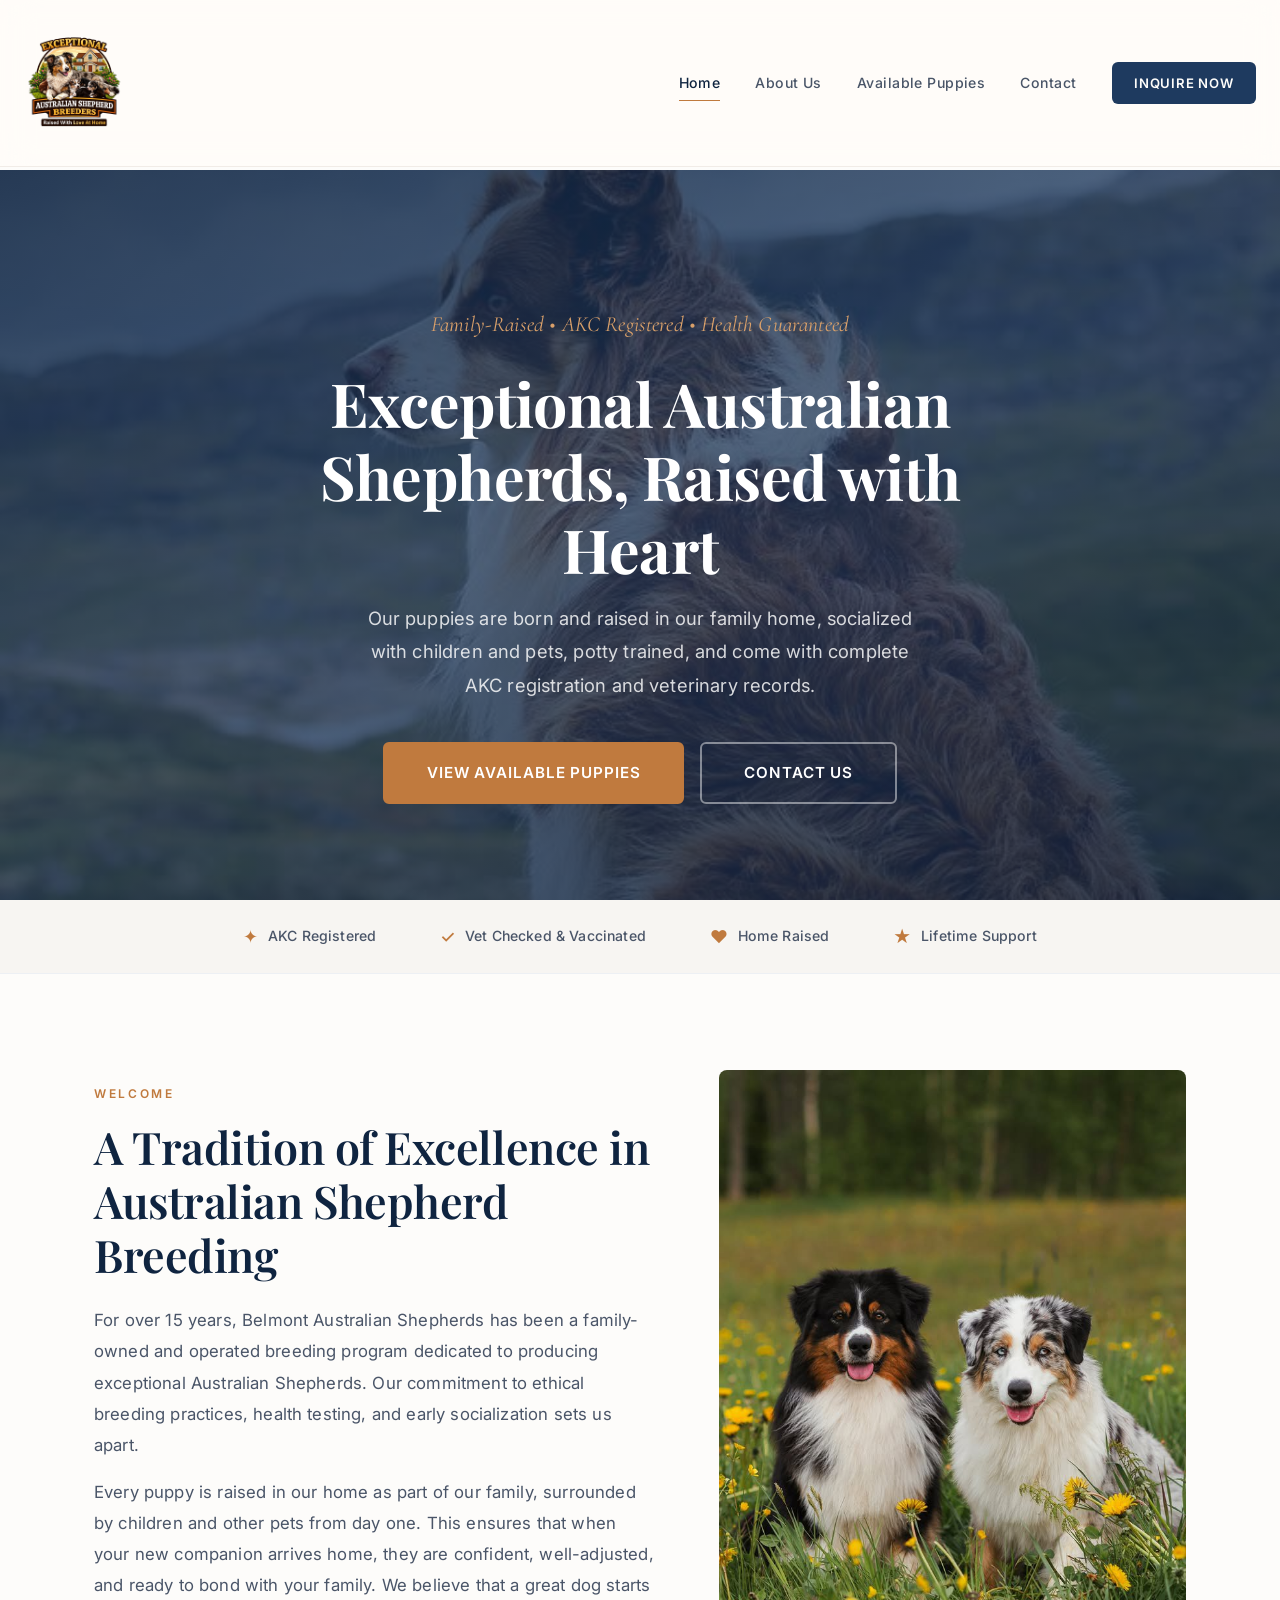
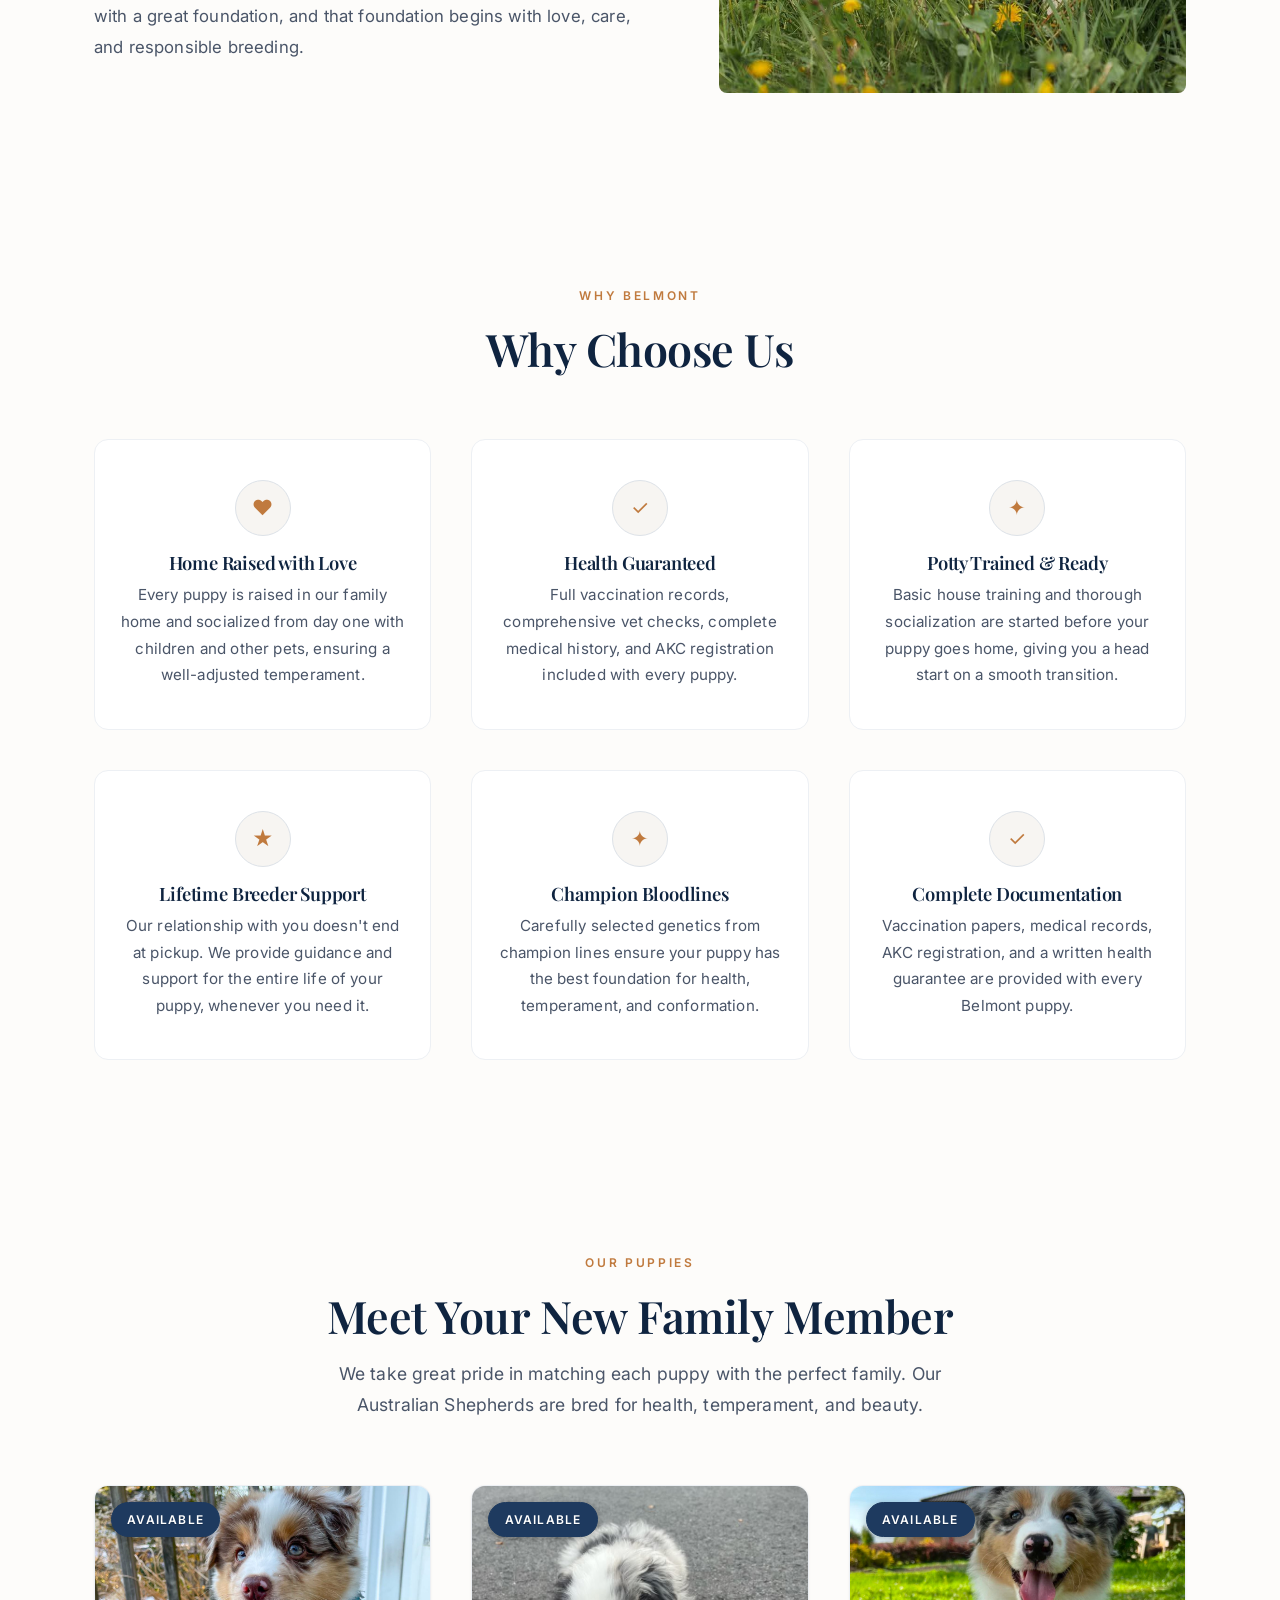
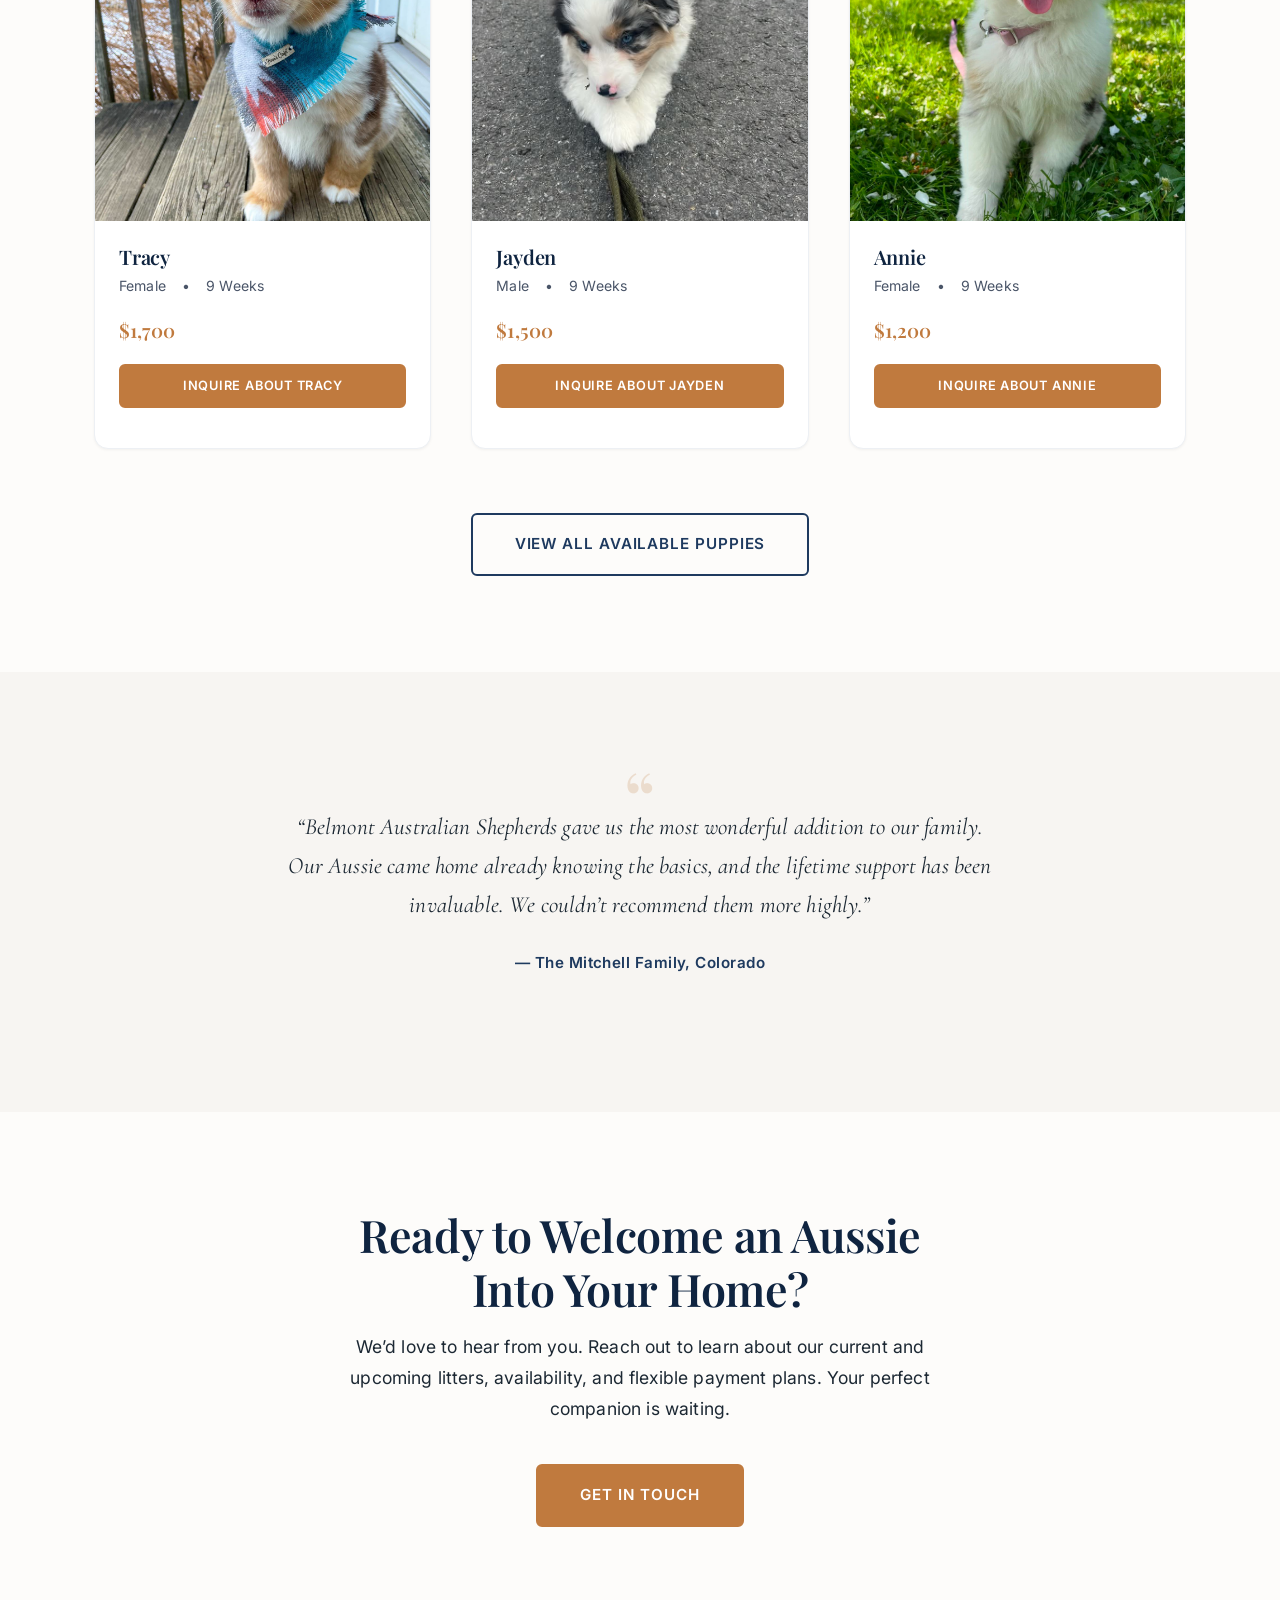
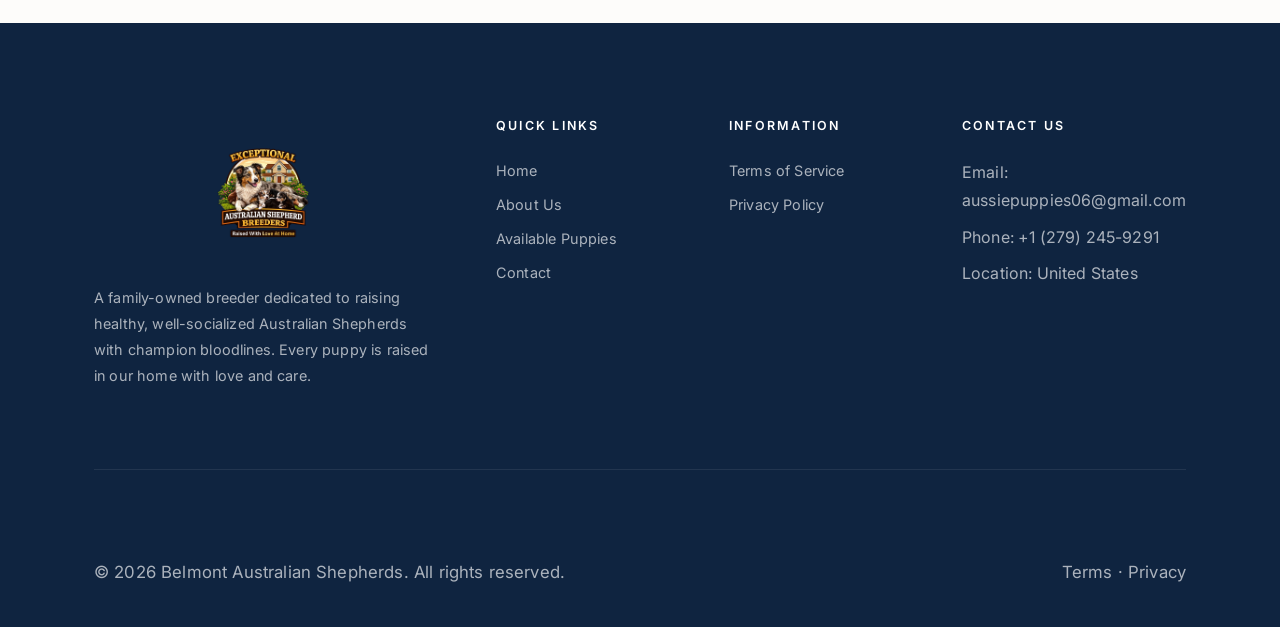
==== commit 5e0dae43: "Update phone number to +1 (279) 245-9291 Co-Authored-By: Claude Opus 4.6 (1M context) <noreply@anthr" ====
--- a/index.html
+++ b/index.html
@@ -236,7 +236,7 @@
           <h4>Contact Us</h4>
           <ul class="footer__links">
             <li>Email: aussiepuppies06@gmail.com</li>
-            <li>Phone: +1 (757) 964-5341</li>
+            <li>Phone: +1 (279) 245-9291</li>
             <li>Location: United States</li>
           </ul>
         </div>
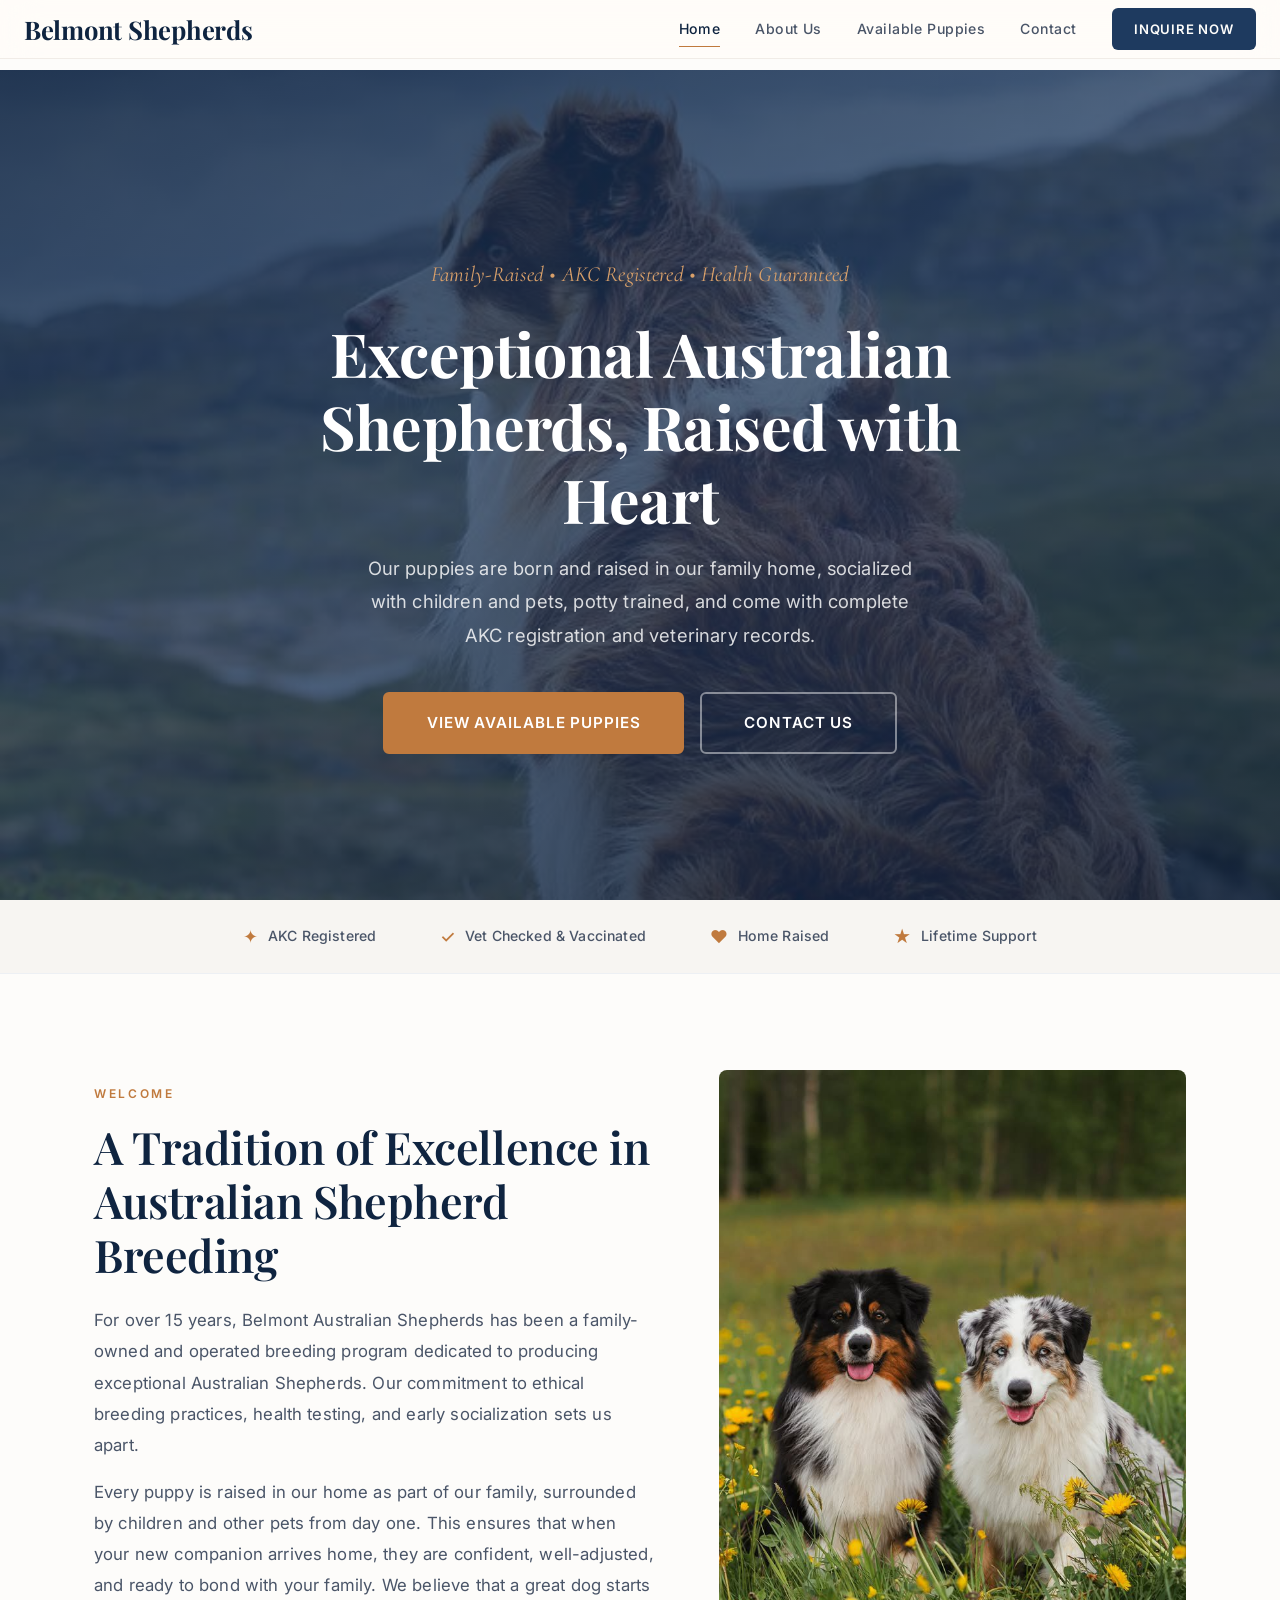
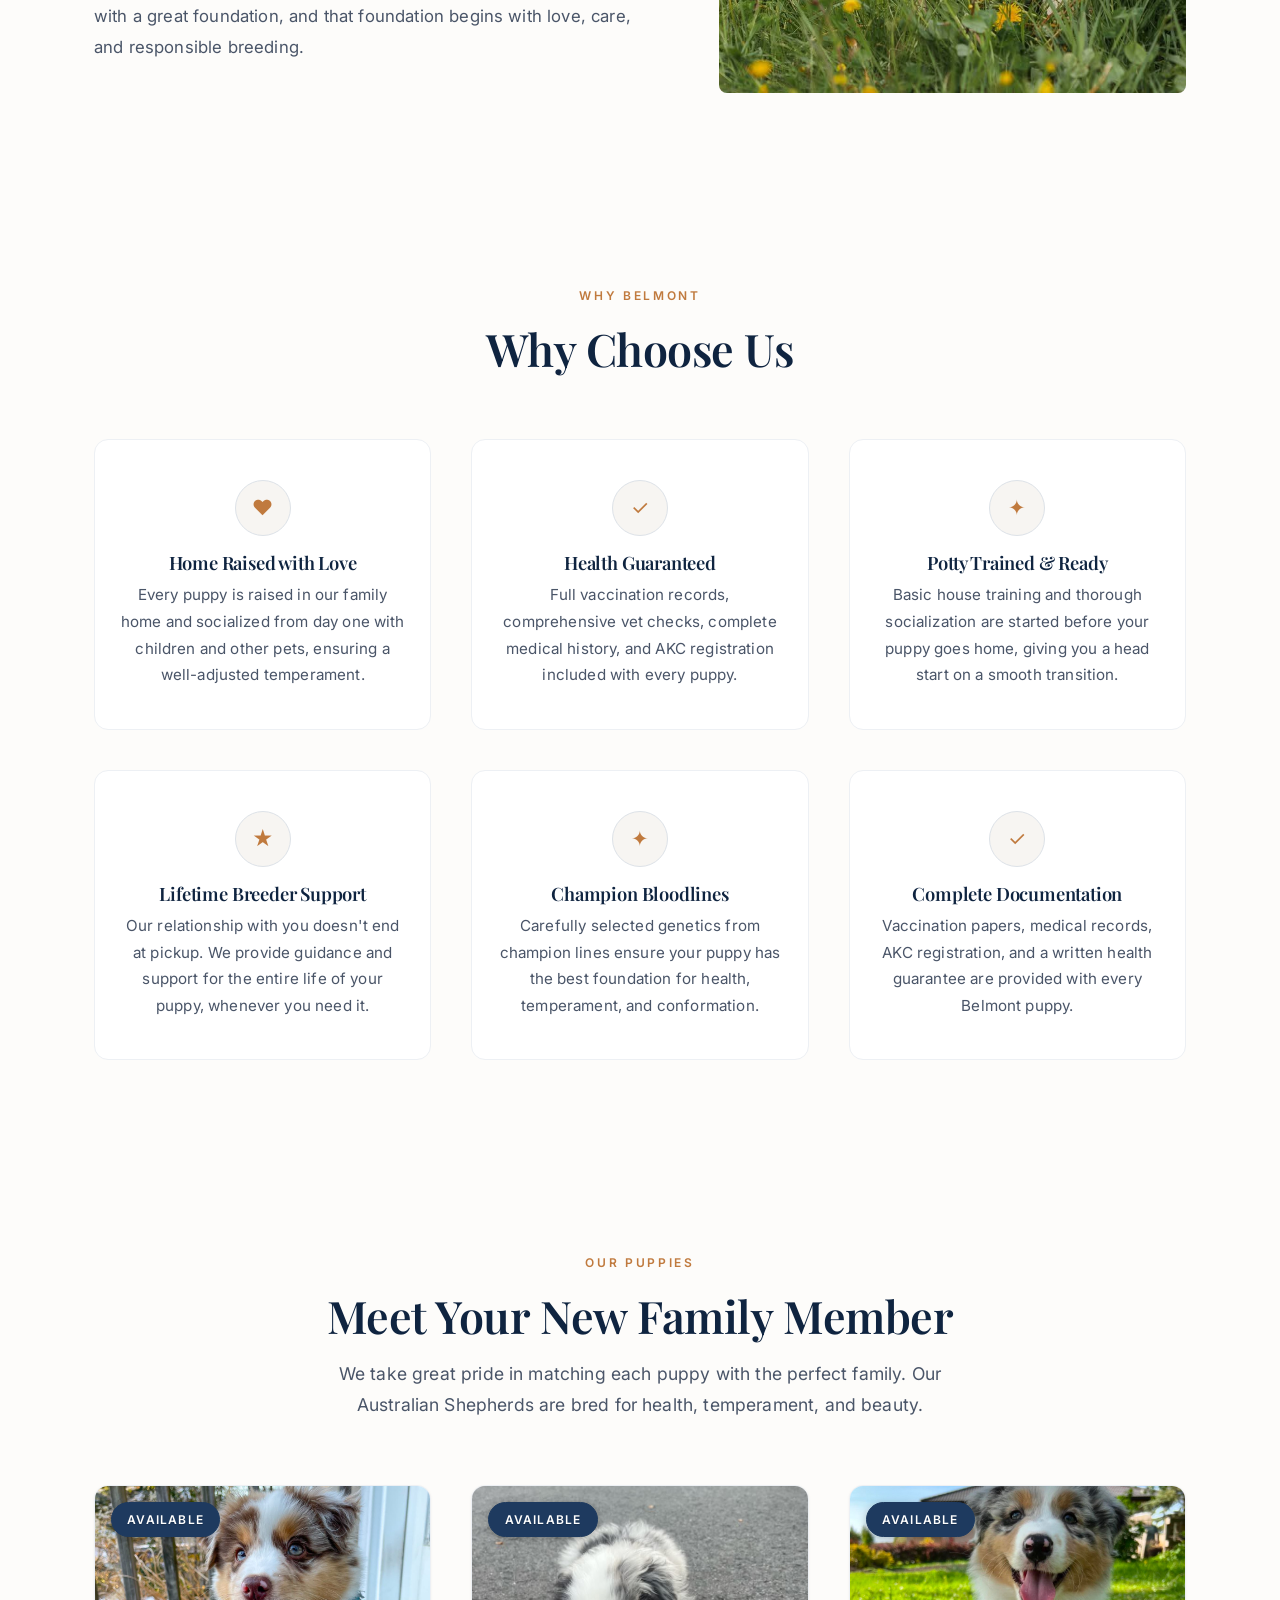
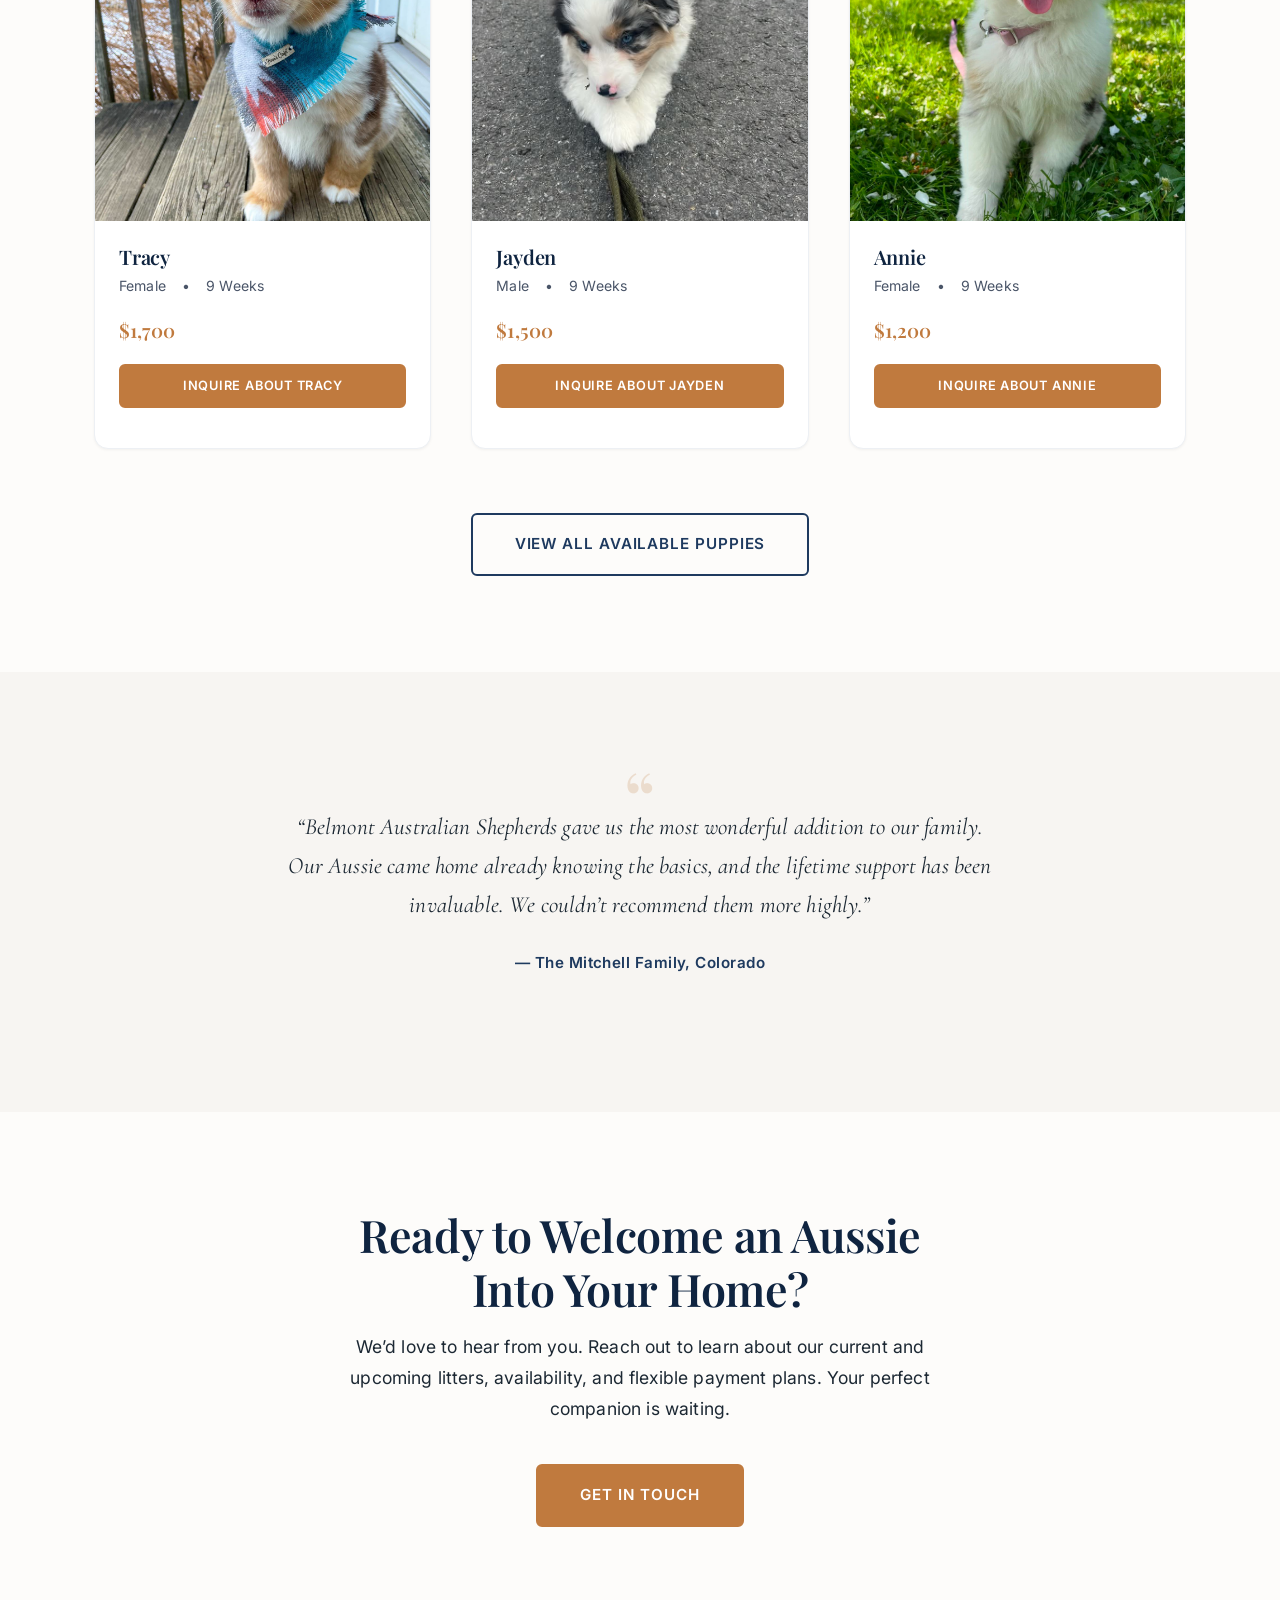
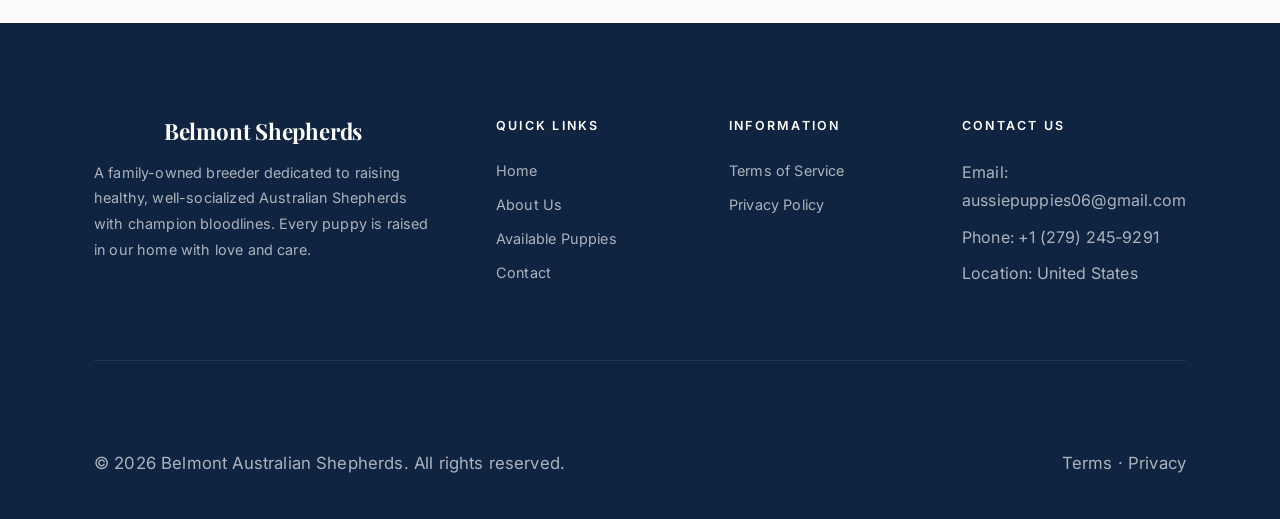
==== commit 2b16b17e: "Replace logo images with text logo "Belmont Shepherds" - Removed all SVG logo references - Added sty" ====
--- a/index.html
+++ b/index.html
@@ -16,7 +16,7 @@
   <nav class="nav">
     <div class="nav__inner">
       <a href="index.html" class="nav__logo">
-        <img src="images/Parents and past litters/Logo image.svg" alt="Belmont Australian Shepherds" class="nav__logo-img">
+        <span class="nav__logo-name">Belmont Shepherds</span>
       </a>
       <button class="nav__toggle" aria-label="Menu"><span></span><span></span><span></span></button>
       <div class="nav__links">
@@ -212,7 +212,7 @@
       <div class="footer__grid">
         <div class="footer__brand">
           <a href="index.html" class="nav__logo">
-            <img src="images/Parents and past litters/Logo image.svg" alt="Belmont Australian Shepherds" class="nav__logo-img">
+            <span class="nav__logo-name">Belmont Shepherds</span>
           </a>
           <p>A family-owned breeder dedicated to raising healthy, well-socialized Australian Shepherds with champion bloodlines. Every puppy is raised in our home with love and care.</p>
         </div>
--- a/css/styles.css
+++ b/css/styles.css
@@ -53,7 +53,7 @@
   --radius-lg: 14px;
   --radius-xl: 20px;
 
-  --nav-height: 170px;
+  --nav-height: 70px;
 }
 
 /* --- Reset & Base --- */
@@ -172,11 +172,15 @@
 .nav__logo-img { height: 150px; width: auto; display: block; }
 .nav__logo-name {
   font-family: var(--font-heading);
-  font-size: 1.45rem;
+  font-size: 1.6rem;
   font-weight: 700;
   color: var(--color-primary-dark);
   line-height: 1.1;
-  letter-spacing: -0.02em;
+  letter-spacing: -0.01em;
+}
+.footer .nav__logo-name {
+  color: #fff;
+  font-size: 1.4rem;
 }
 .nav__logo-tagline {
   font-family: var(--font-accent);
@@ -1374,7 +1378,7 @@
 }
 
 @media (max-width: 768px) {
-  :root { --nav-height: 150px; }
+  :root { --nav-height: 70px; }
 
   .nav__links {
     display: flex;
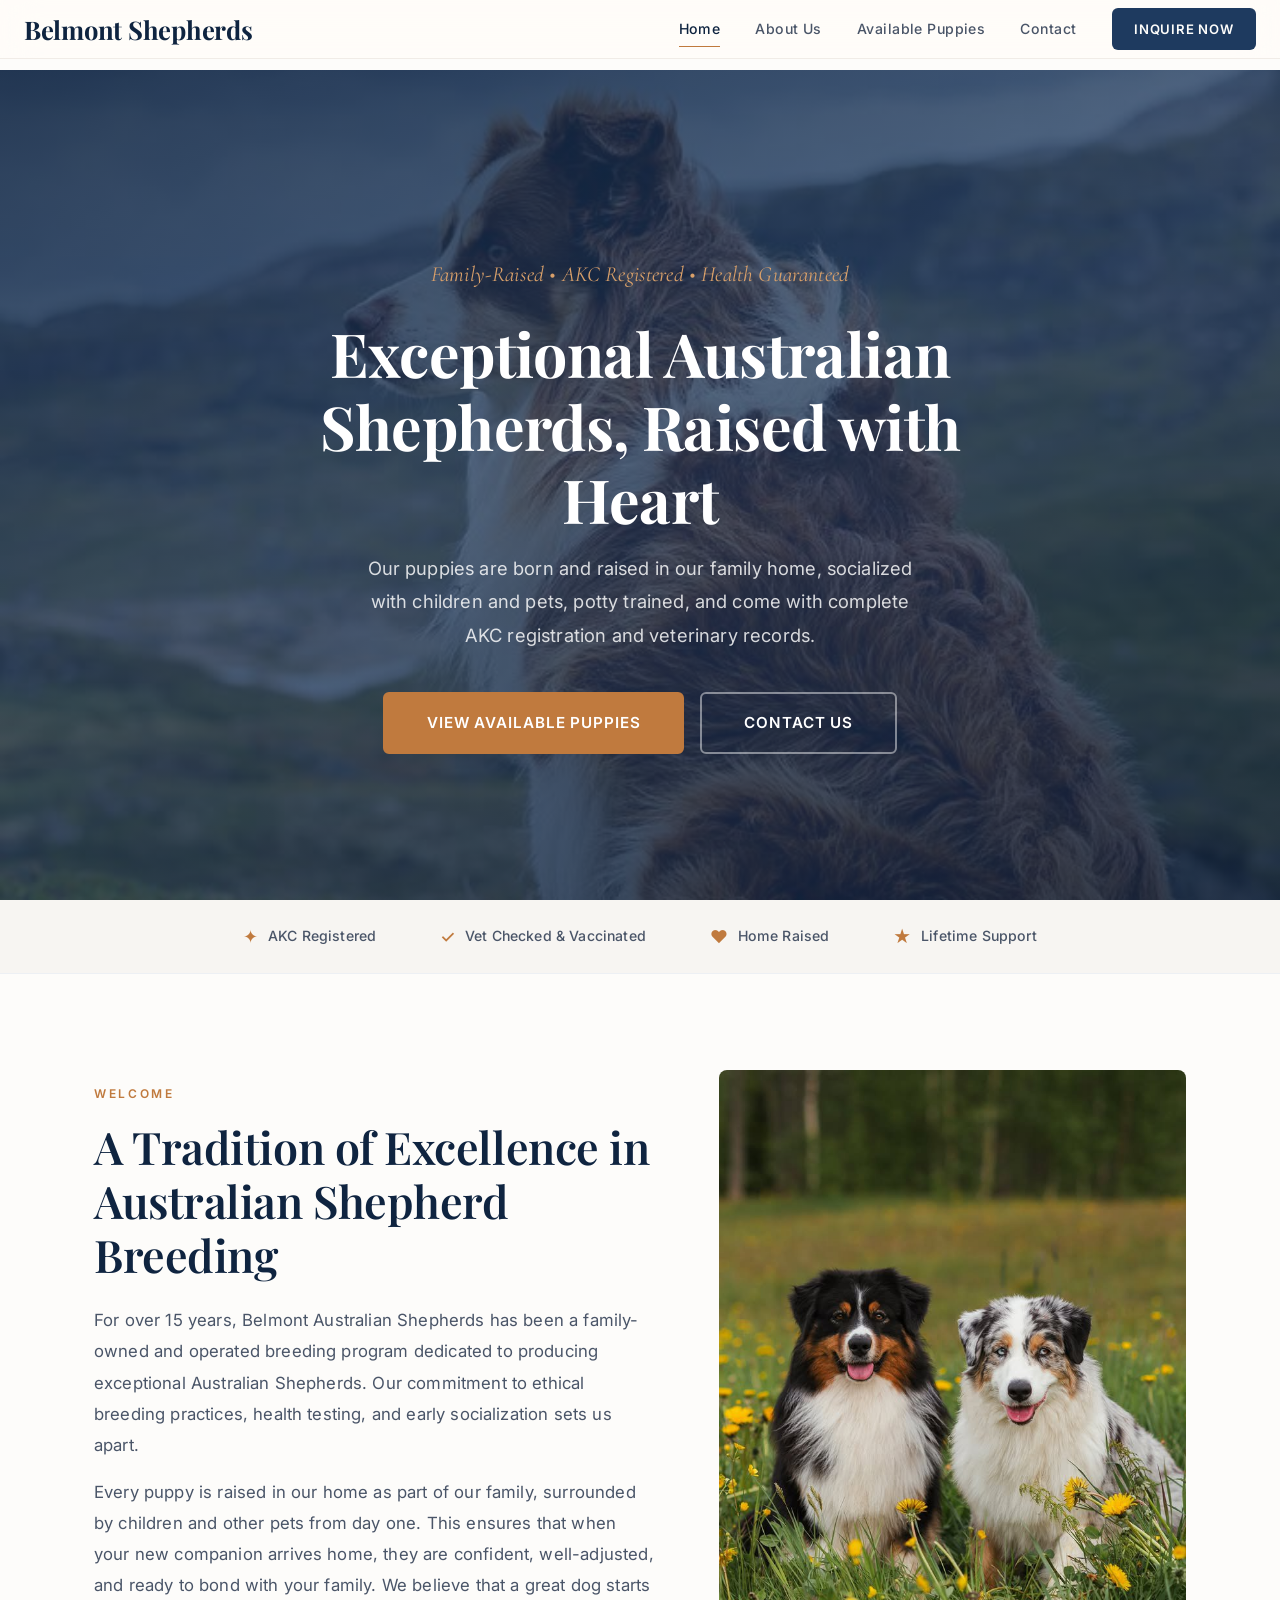
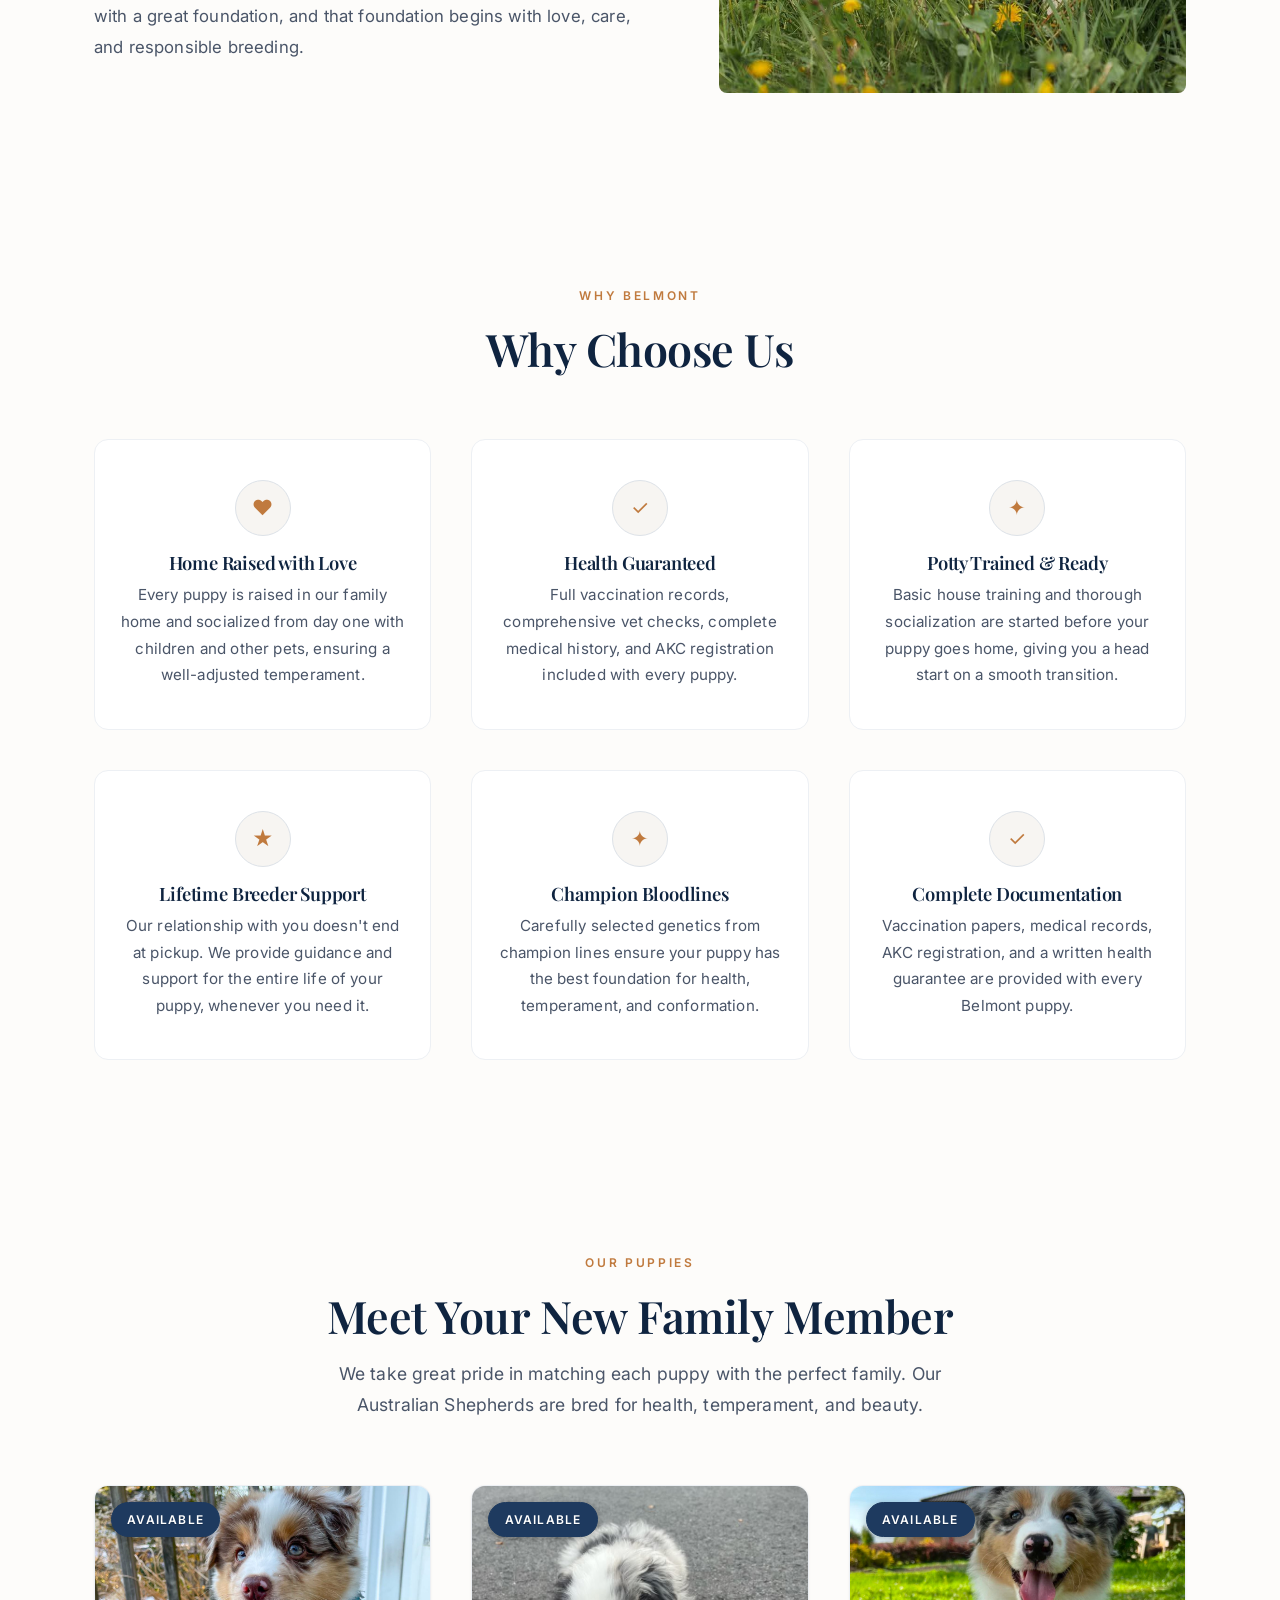
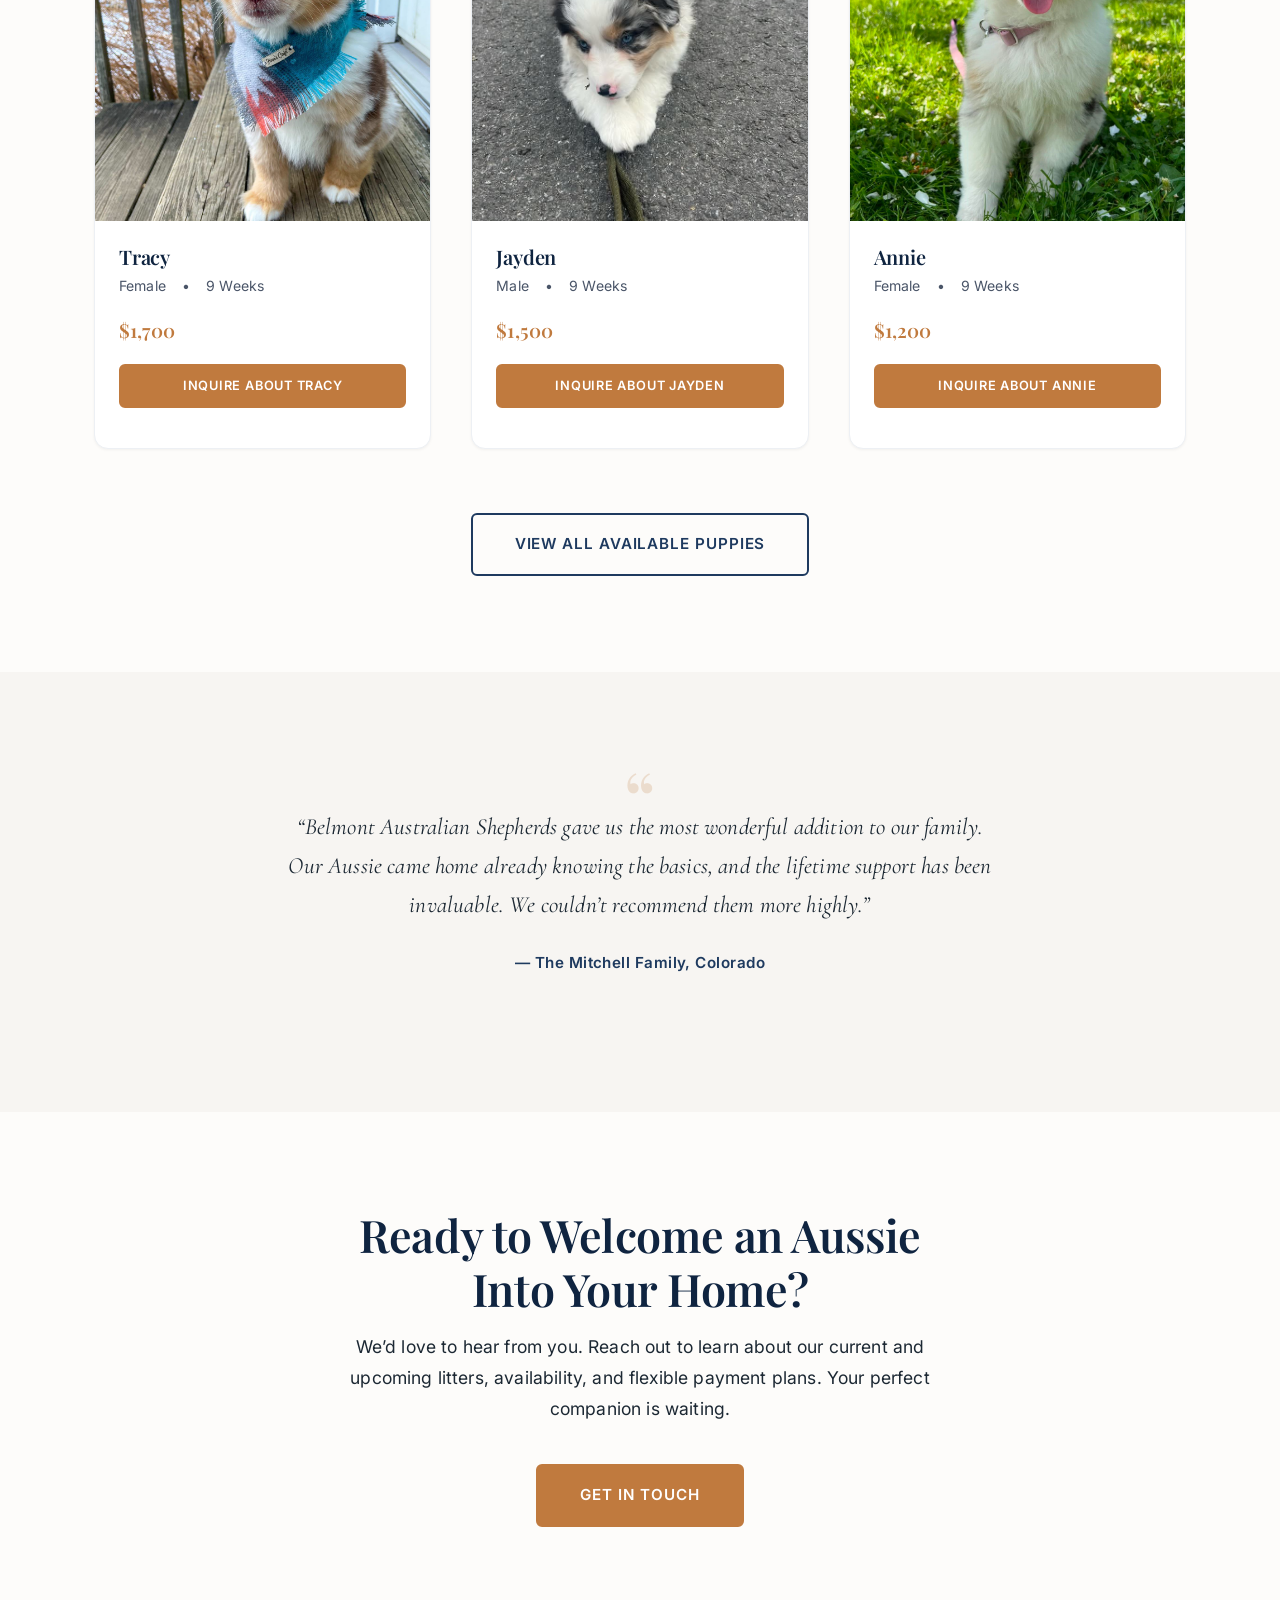
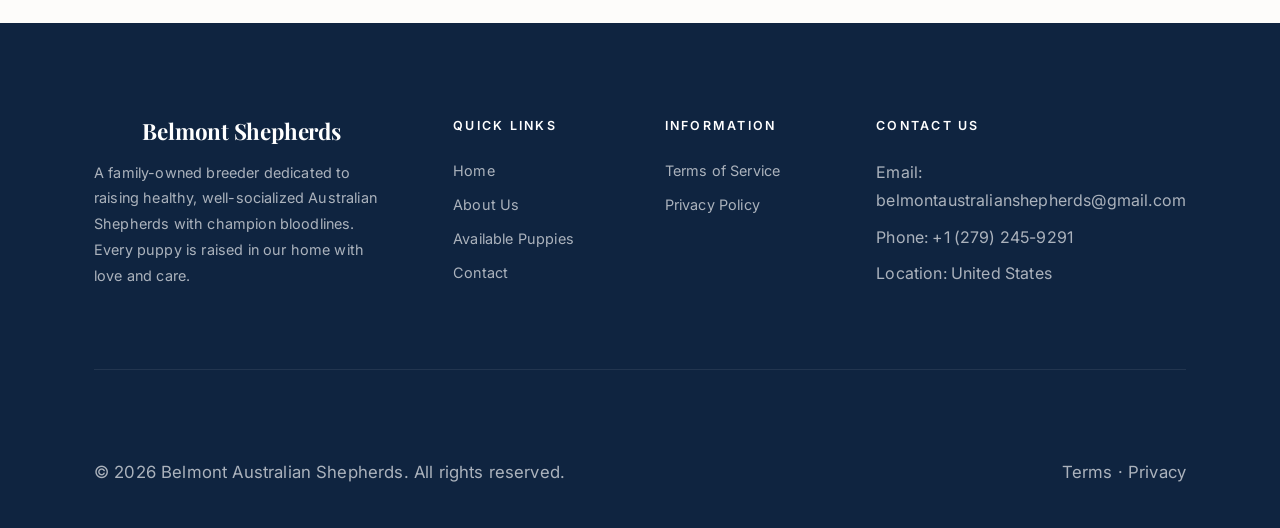
==== commit aa820c55: "Update contact email to belmontaustralianshepherds@gmail.com Co-Authored-By: Claude Opus 4.6 (1M con" ====
--- a/index.html
+++ b/index.html
@@ -235,7 +235,7 @@
         <div>
           <h4>Contact Us</h4>
           <ul class="footer__links">
-            <li>Email: aussiepuppies06@gmail.com</li>
+            <li>Email: belmontaustralianshepherds@gmail.com</li>
             <li>Phone: +1 (279) 245-9291</li>
             <li>Location: United States</li>
           </ul>
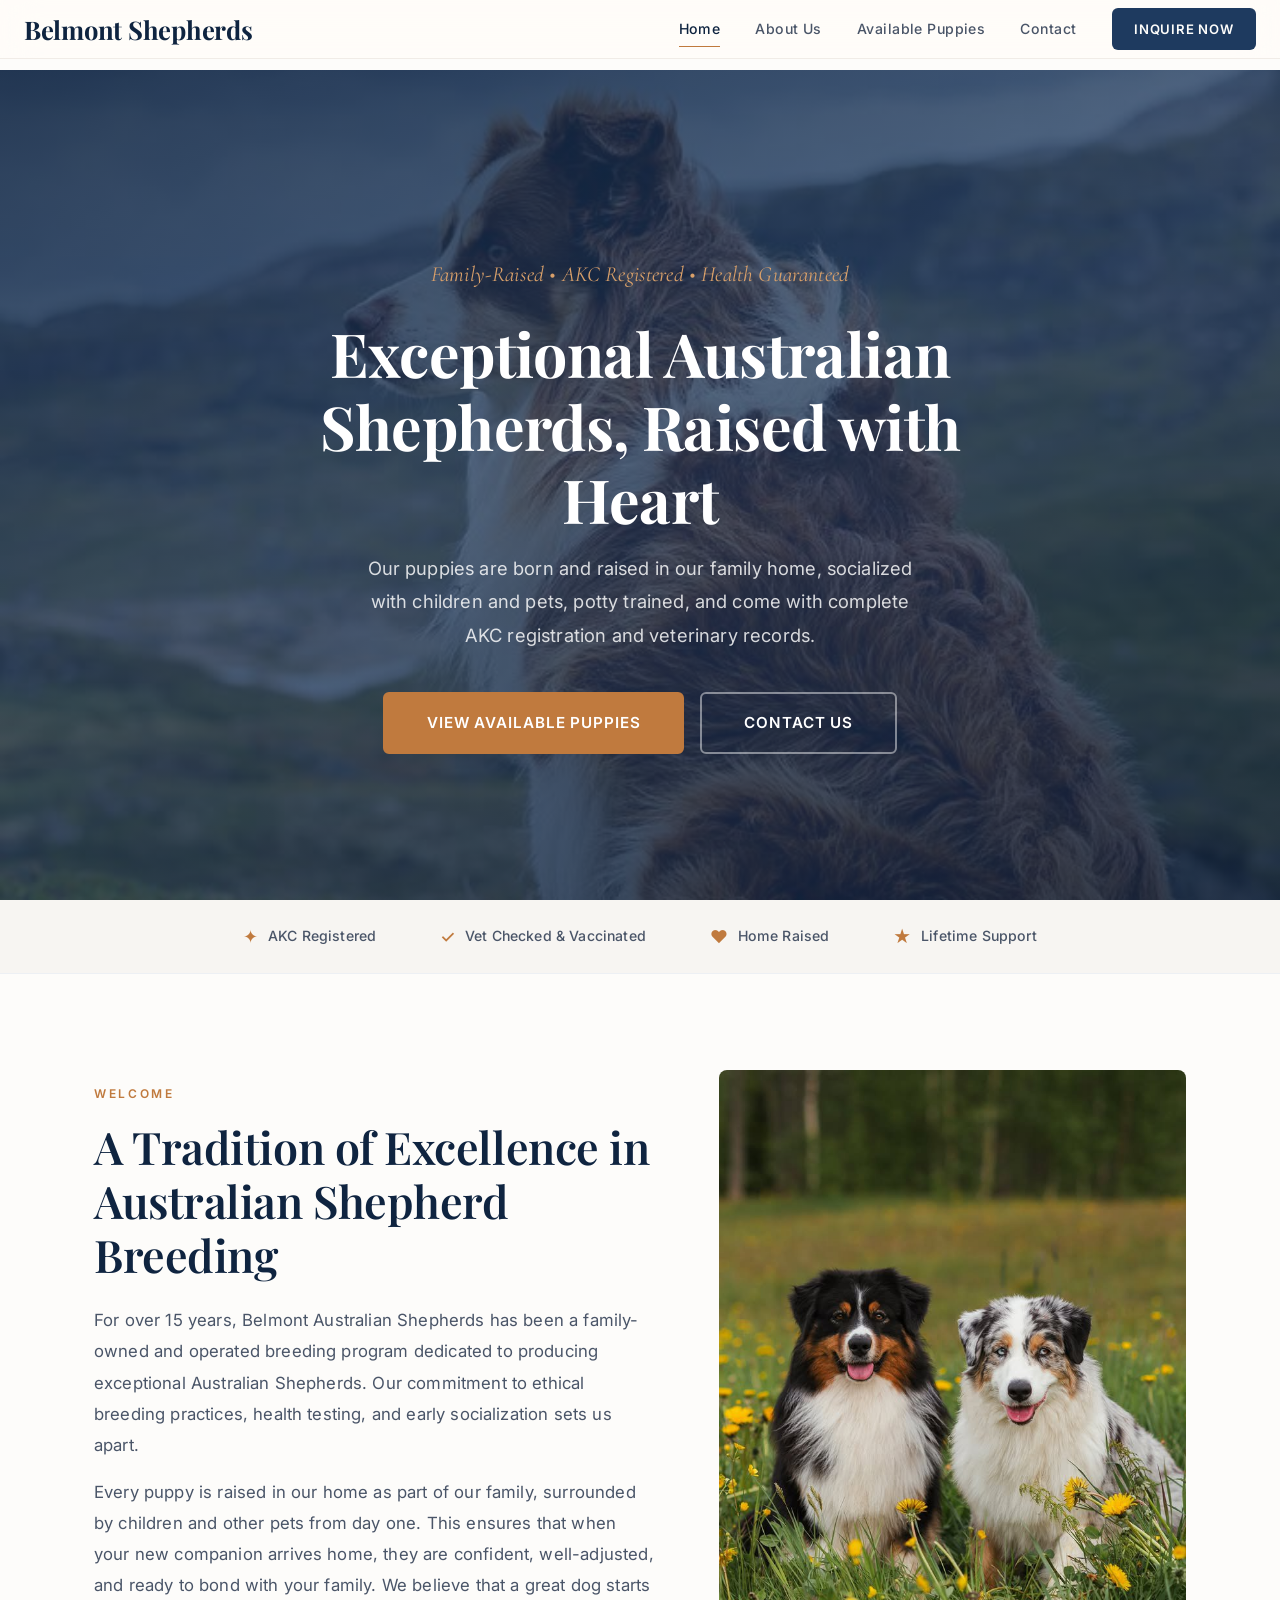
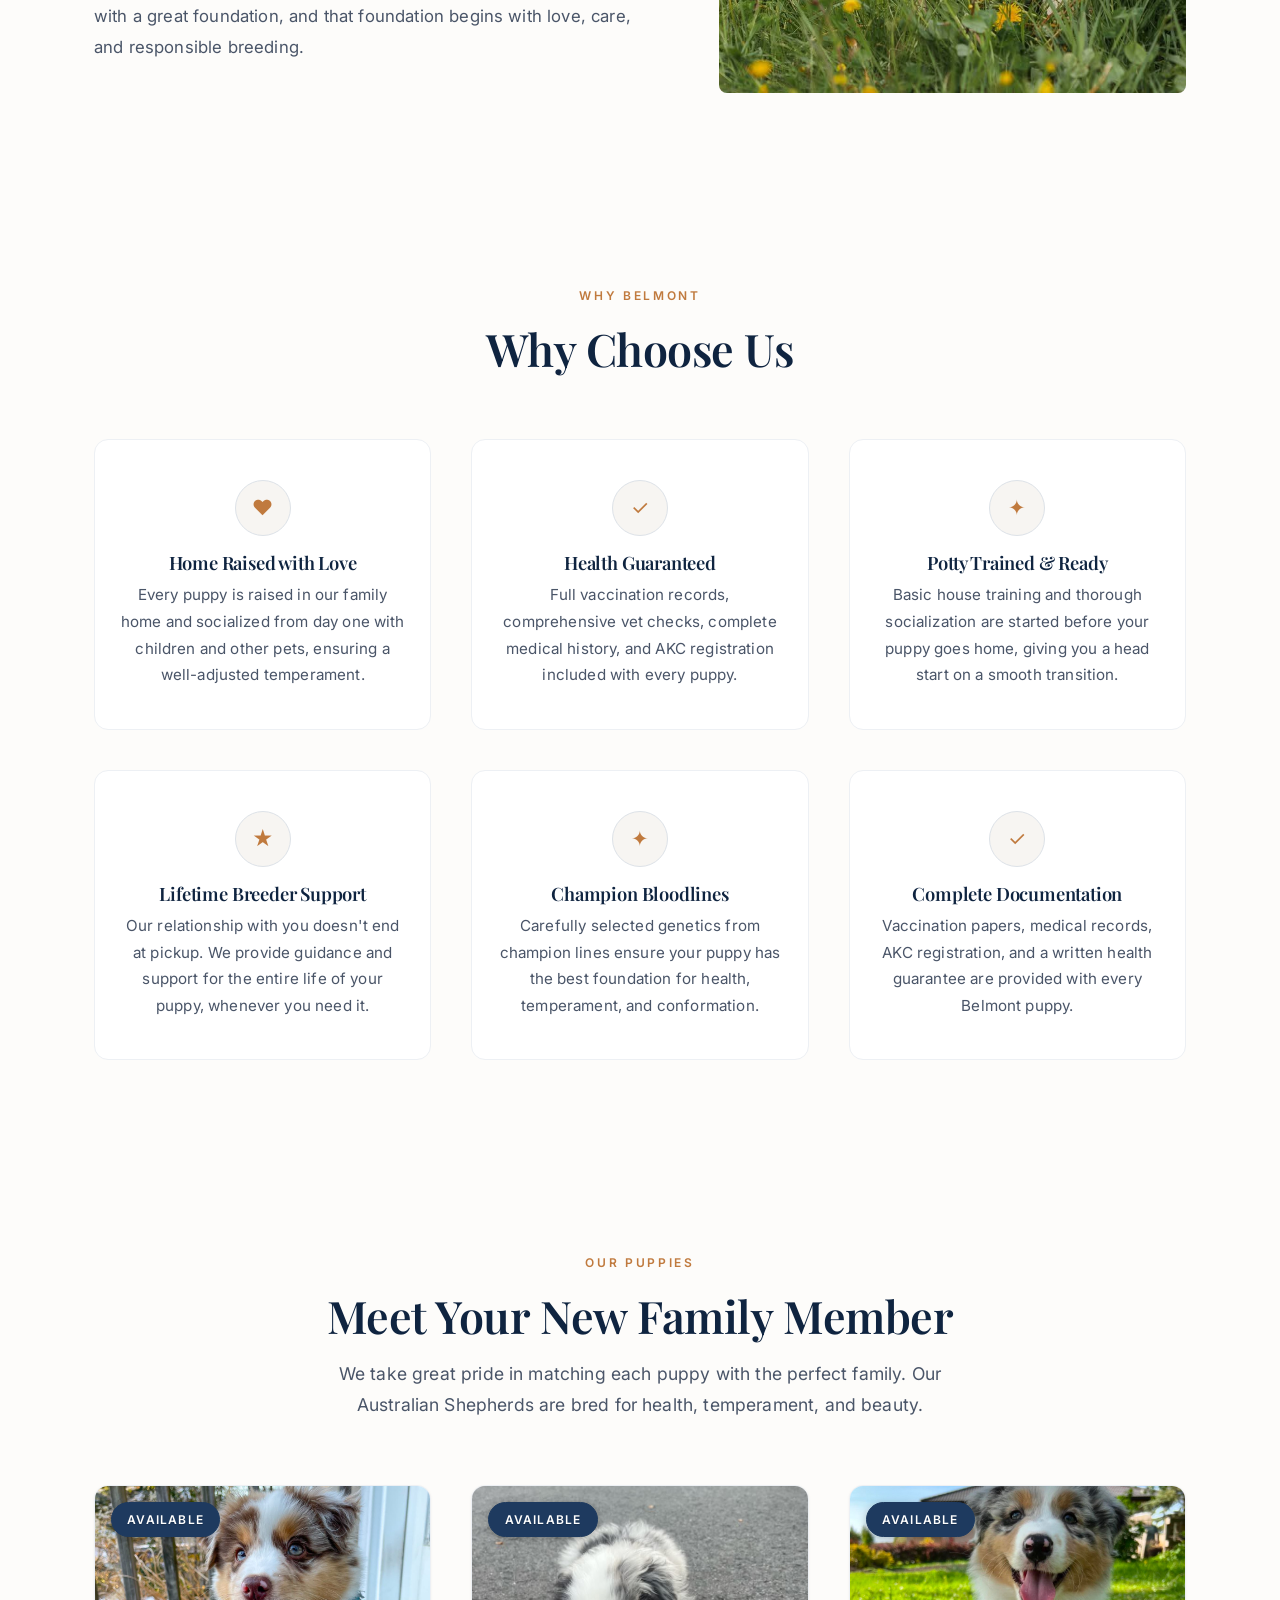
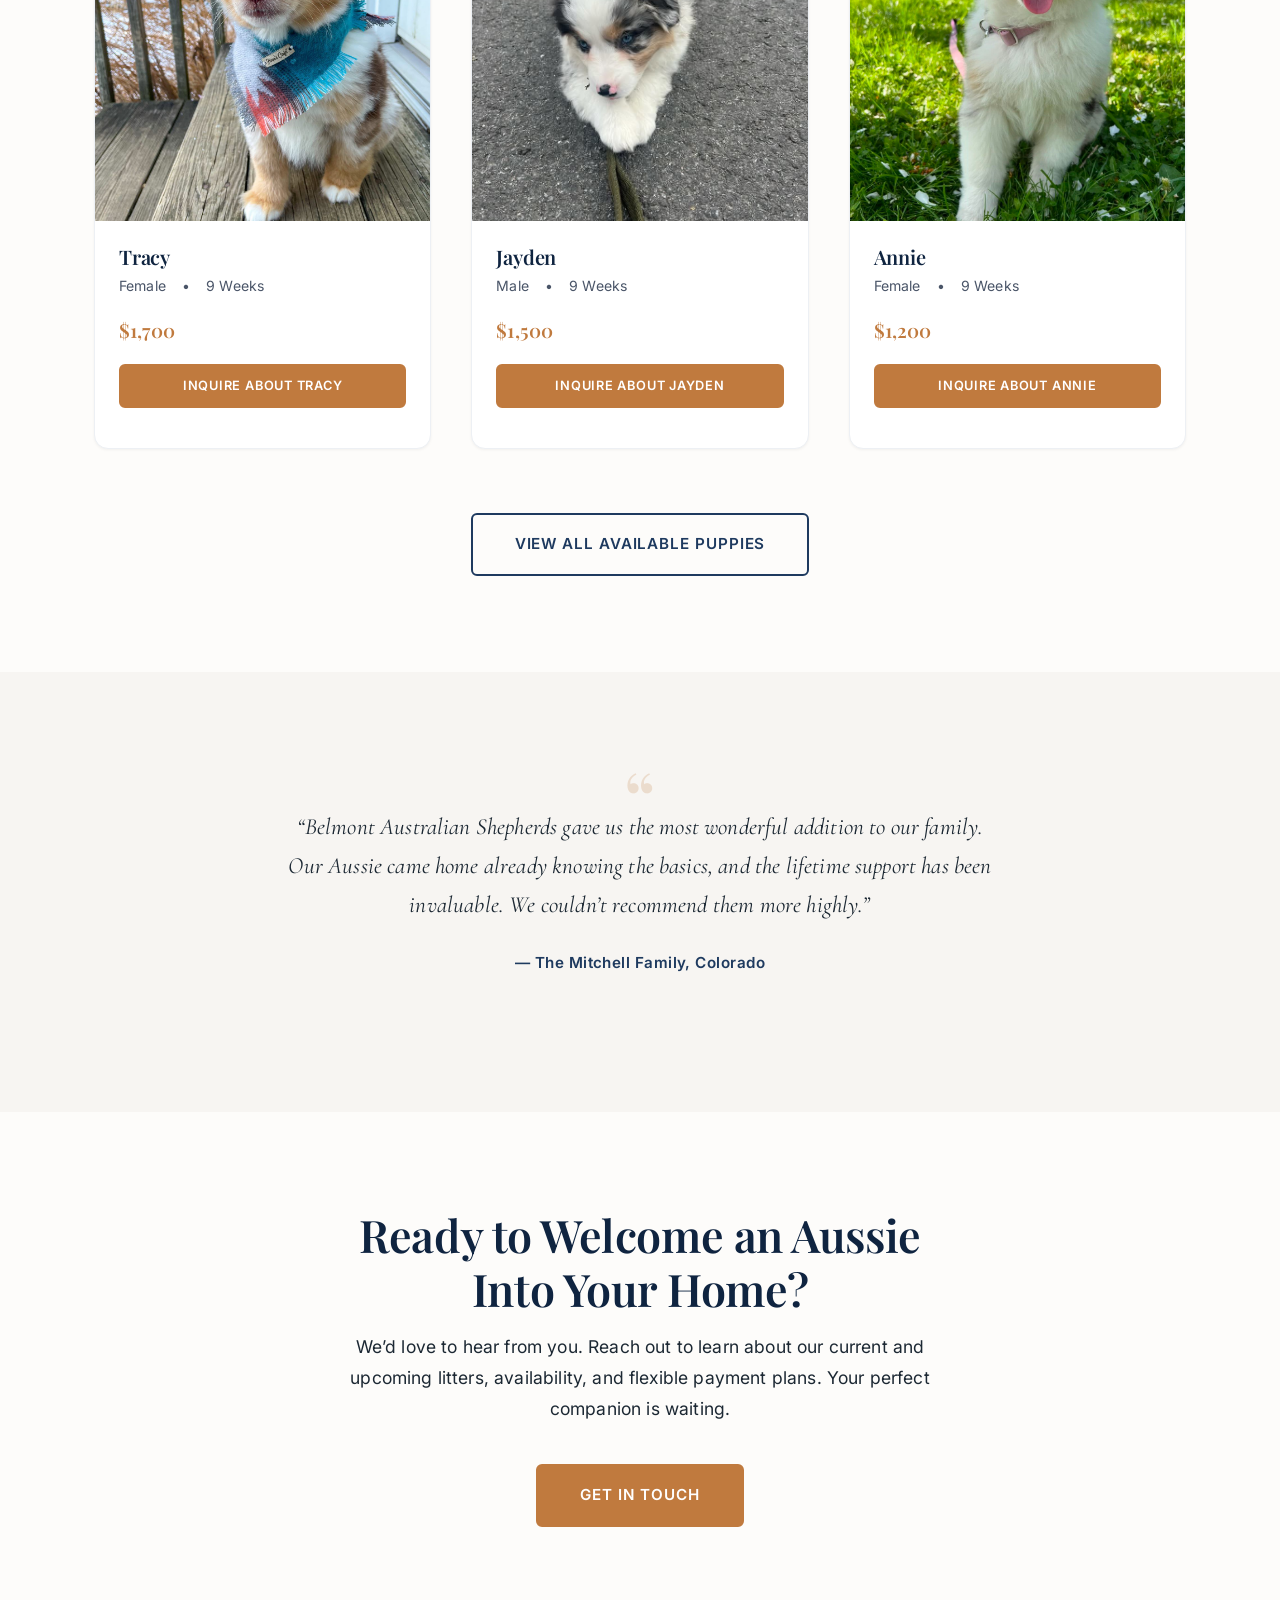
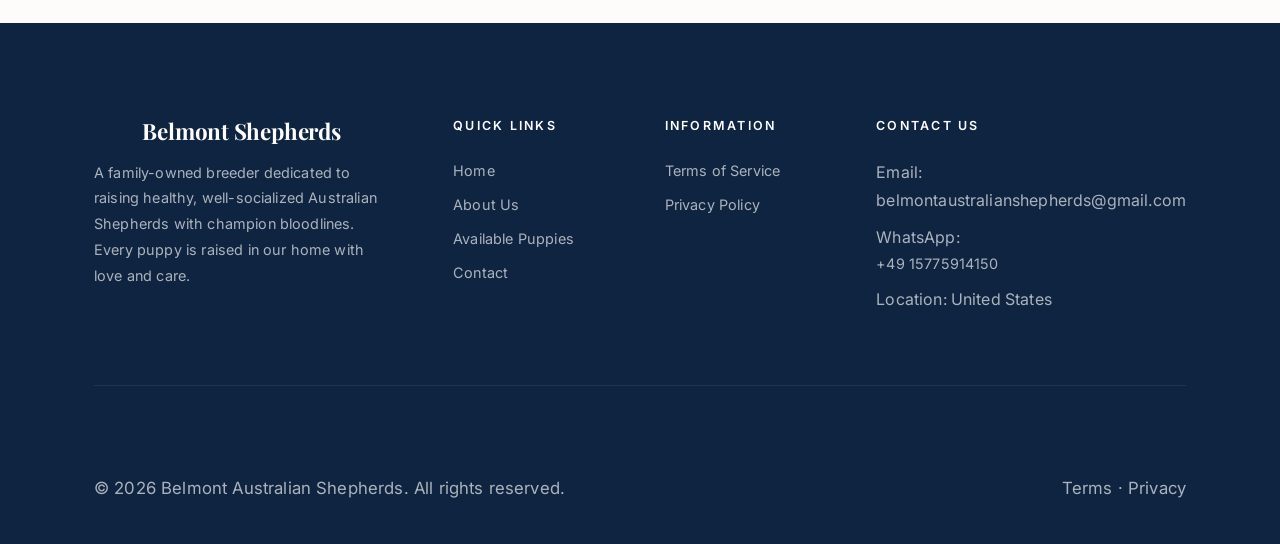
==== commit c2f869bd: "Replace phone contact with WhatsApp across all pages All communication now via WhatsApp (+4915775914" ====
--- a/index.html
+++ b/index.html
@@ -236,7 +236,7 @@
           <h4>Contact Us</h4>
           <ul class="footer__links">
             <li>Email: belmontaustralianshepherds@gmail.com</li>
-            <li>Phone: +1 (279) 245-9291</li>
+            <li>WhatsApp: <a href="https://wa.me/4915775914150">+49 15775914150</a></li>
             <li>Location: United States</li>
           </ul>
         </div>
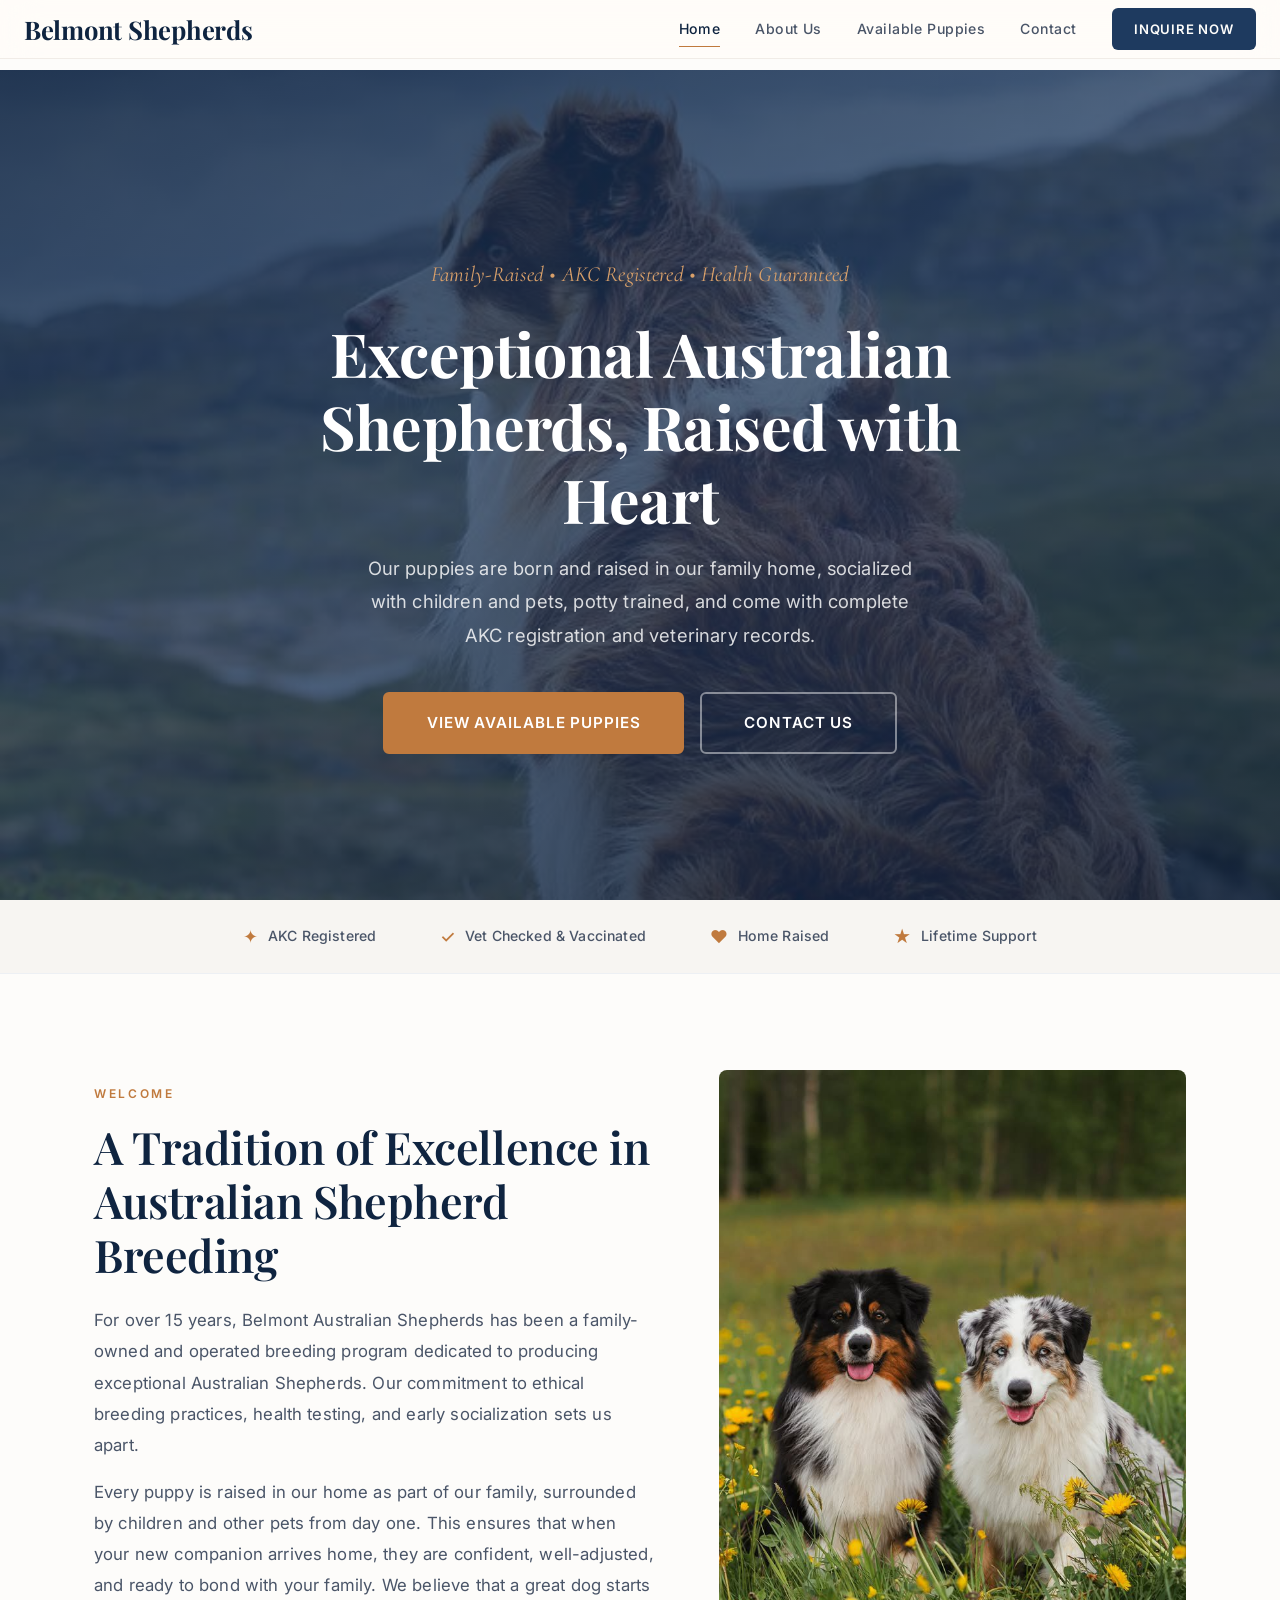
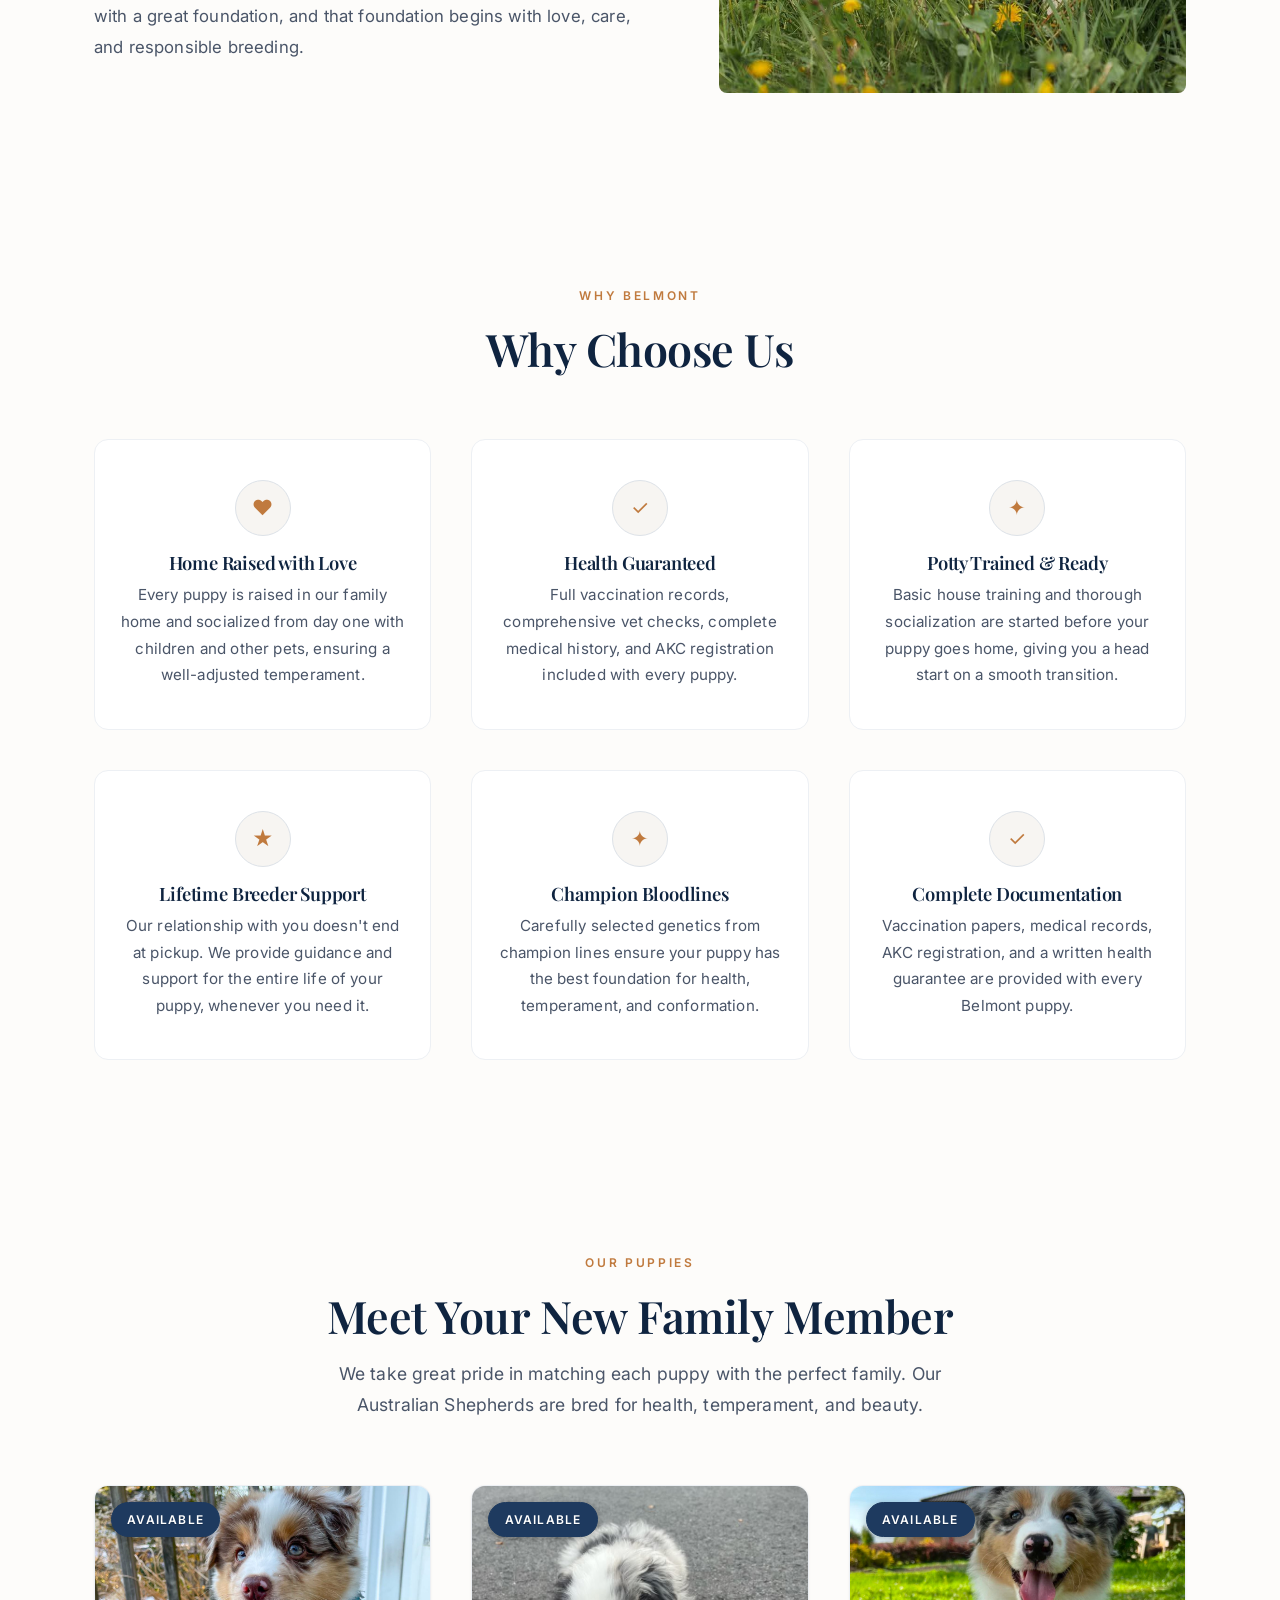
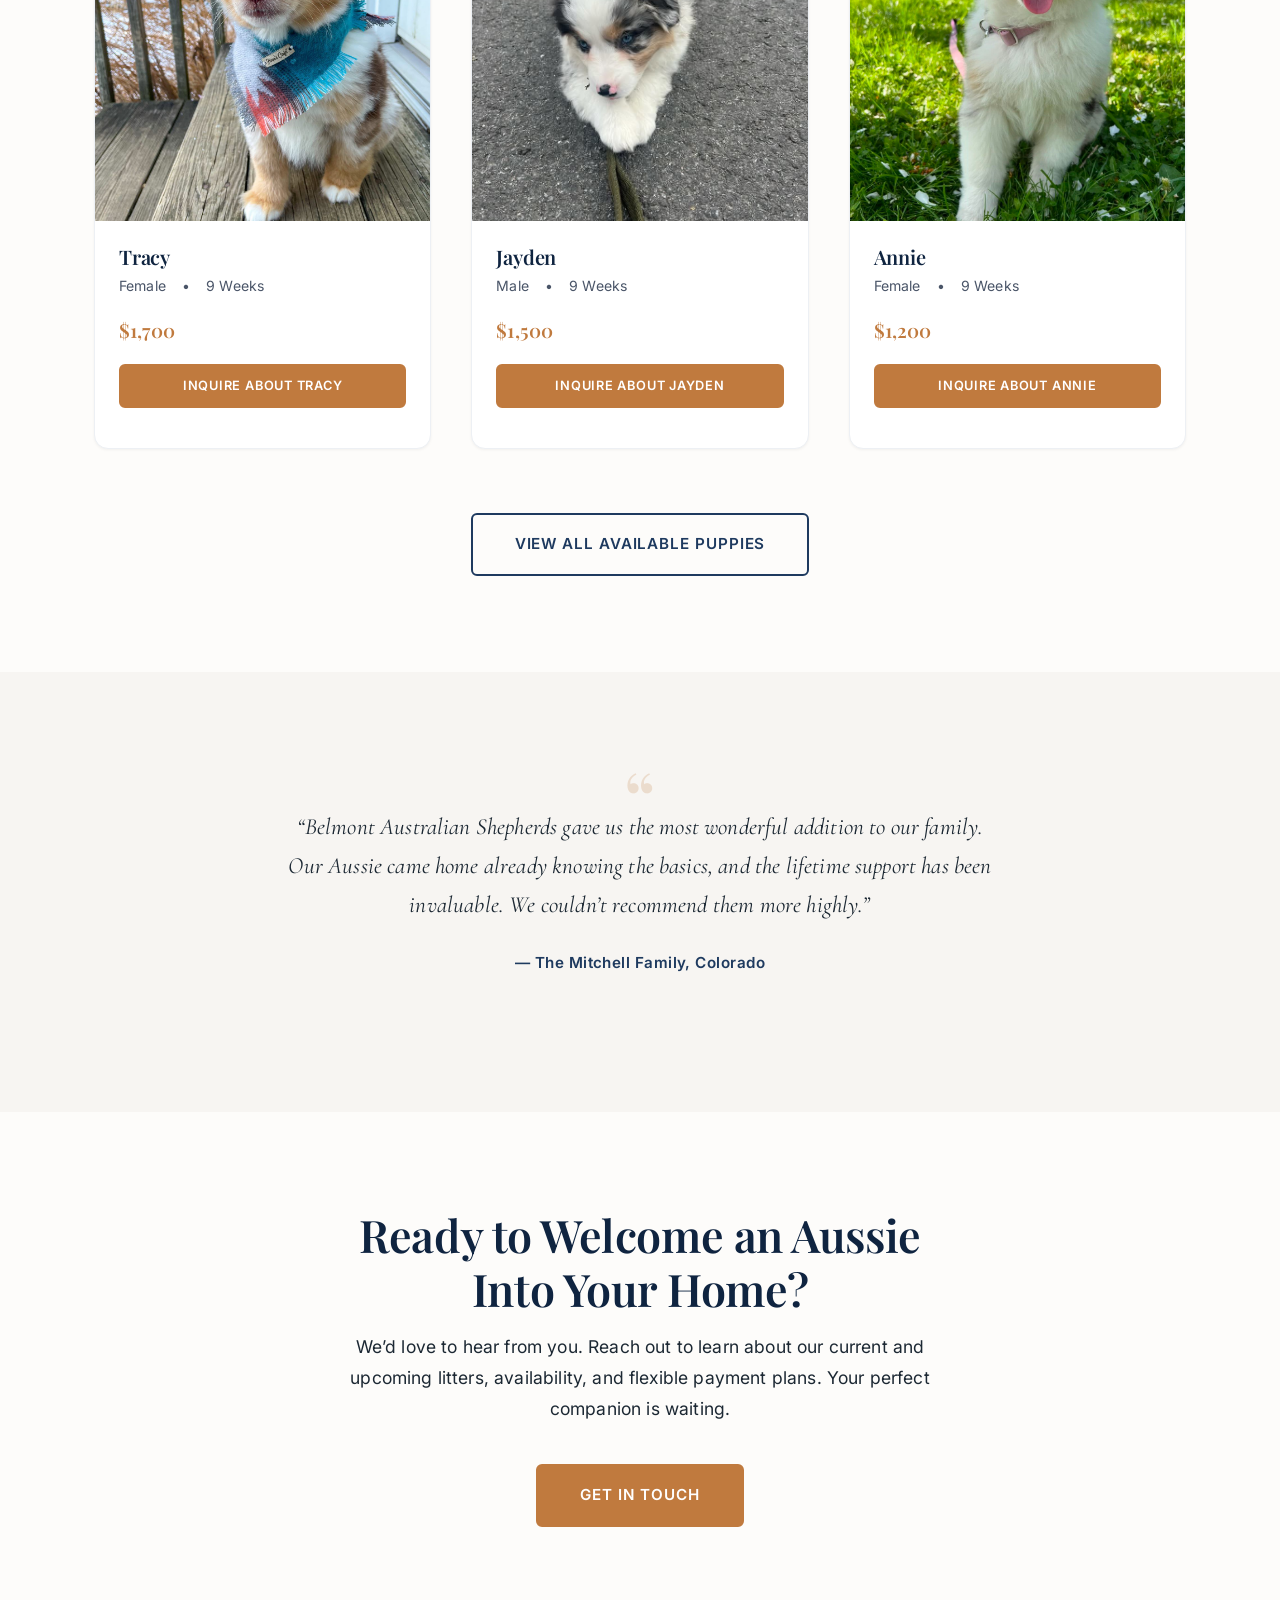
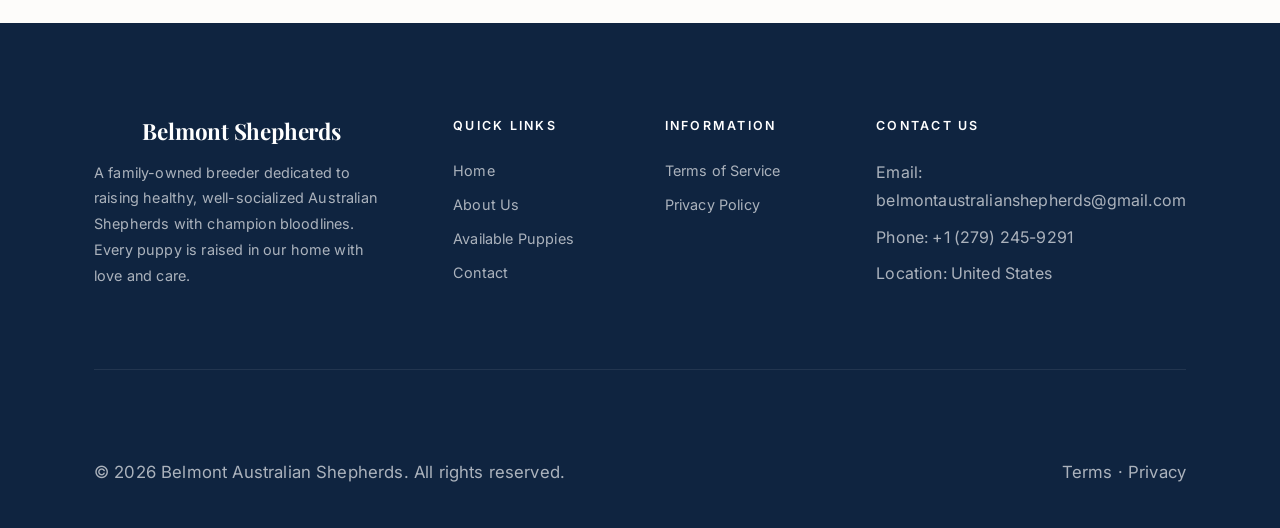
==== commit 30cf3d6a: "Revert "Replace phone contact with WhatsApp across all pages" This reverts commit c2f869bdf3db57c10a" ====
--- a/index.html
+++ b/index.html
@@ -236,7 +236,7 @@
           <h4>Contact Us</h4>
           <ul class="footer__links">
             <li>Email: belmontaustralianshepherds@gmail.com</li>
-            <li>WhatsApp: <a href="https://wa.me/4915775914150">+49 15775914150</a></li>
+            <li>Phone: +1 (279) 245-9291</li>
             <li>Location: United States</li>
           </ul>
         </div>
